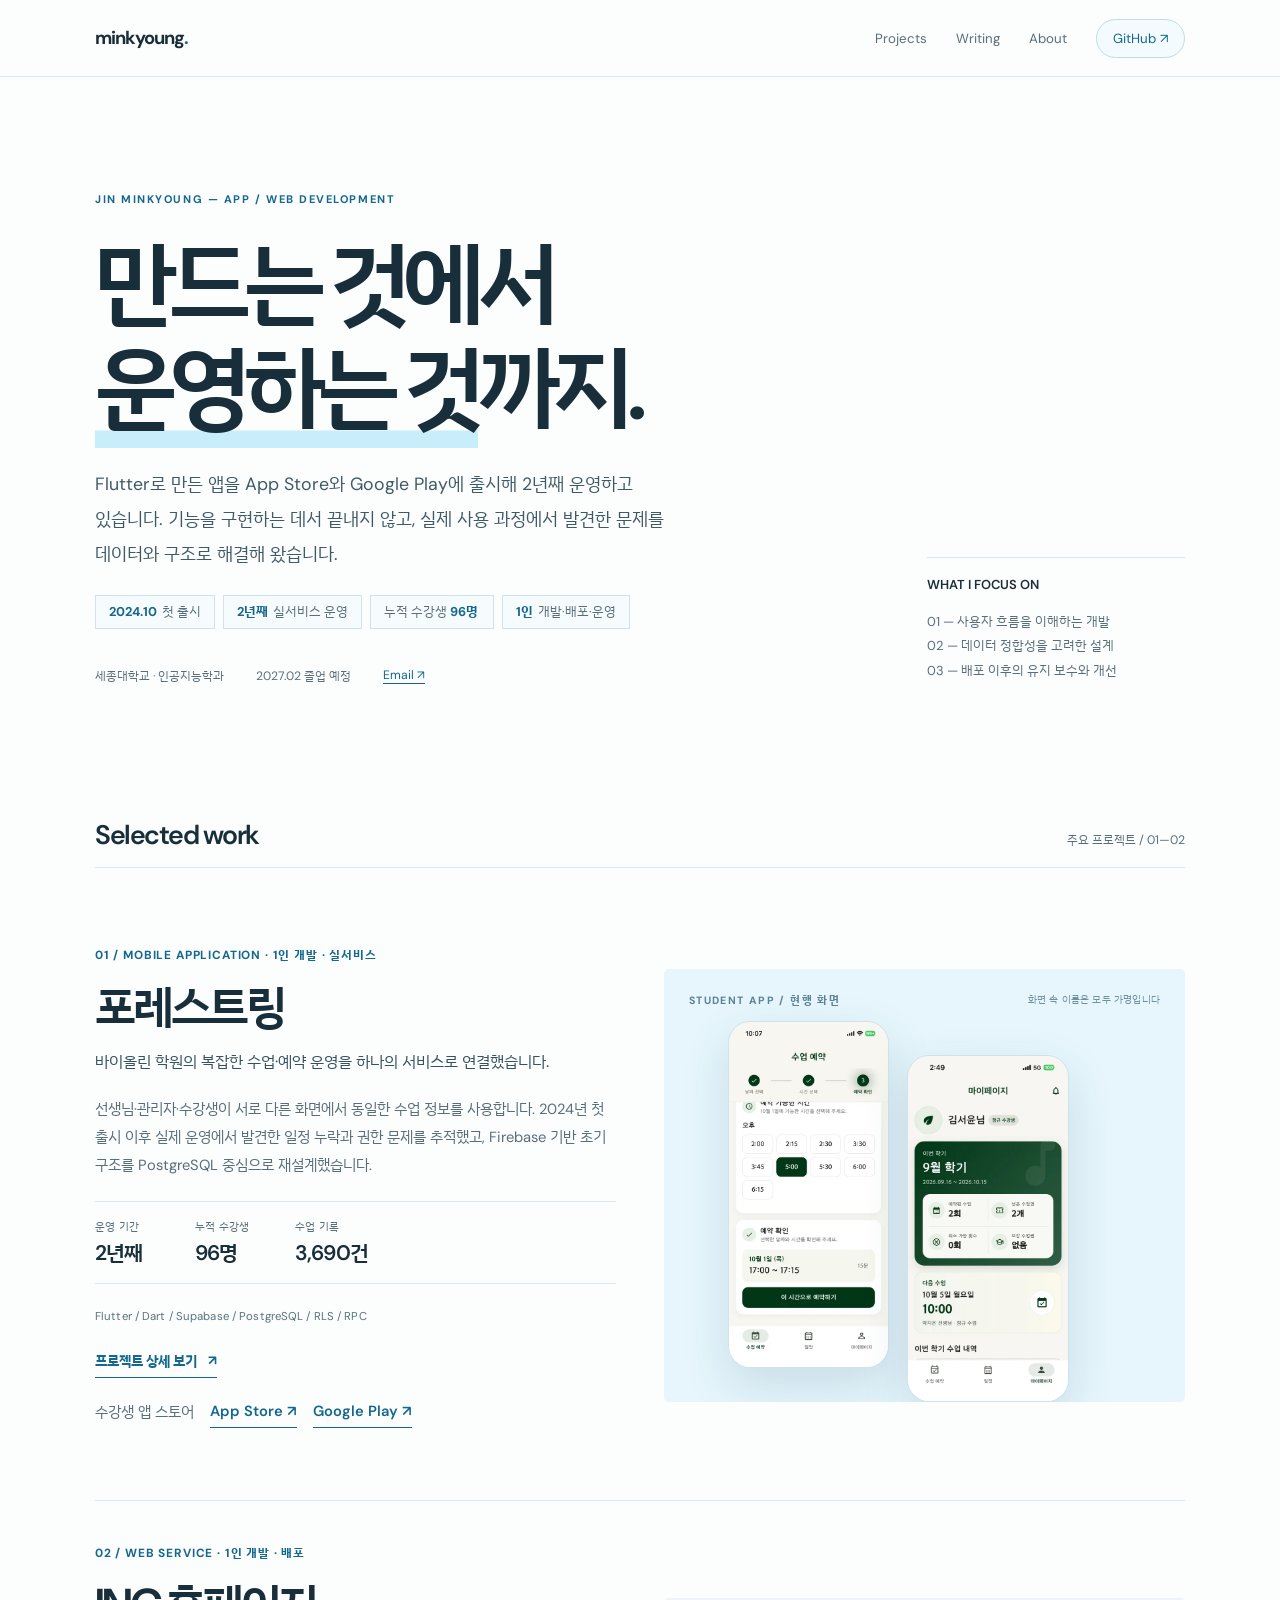
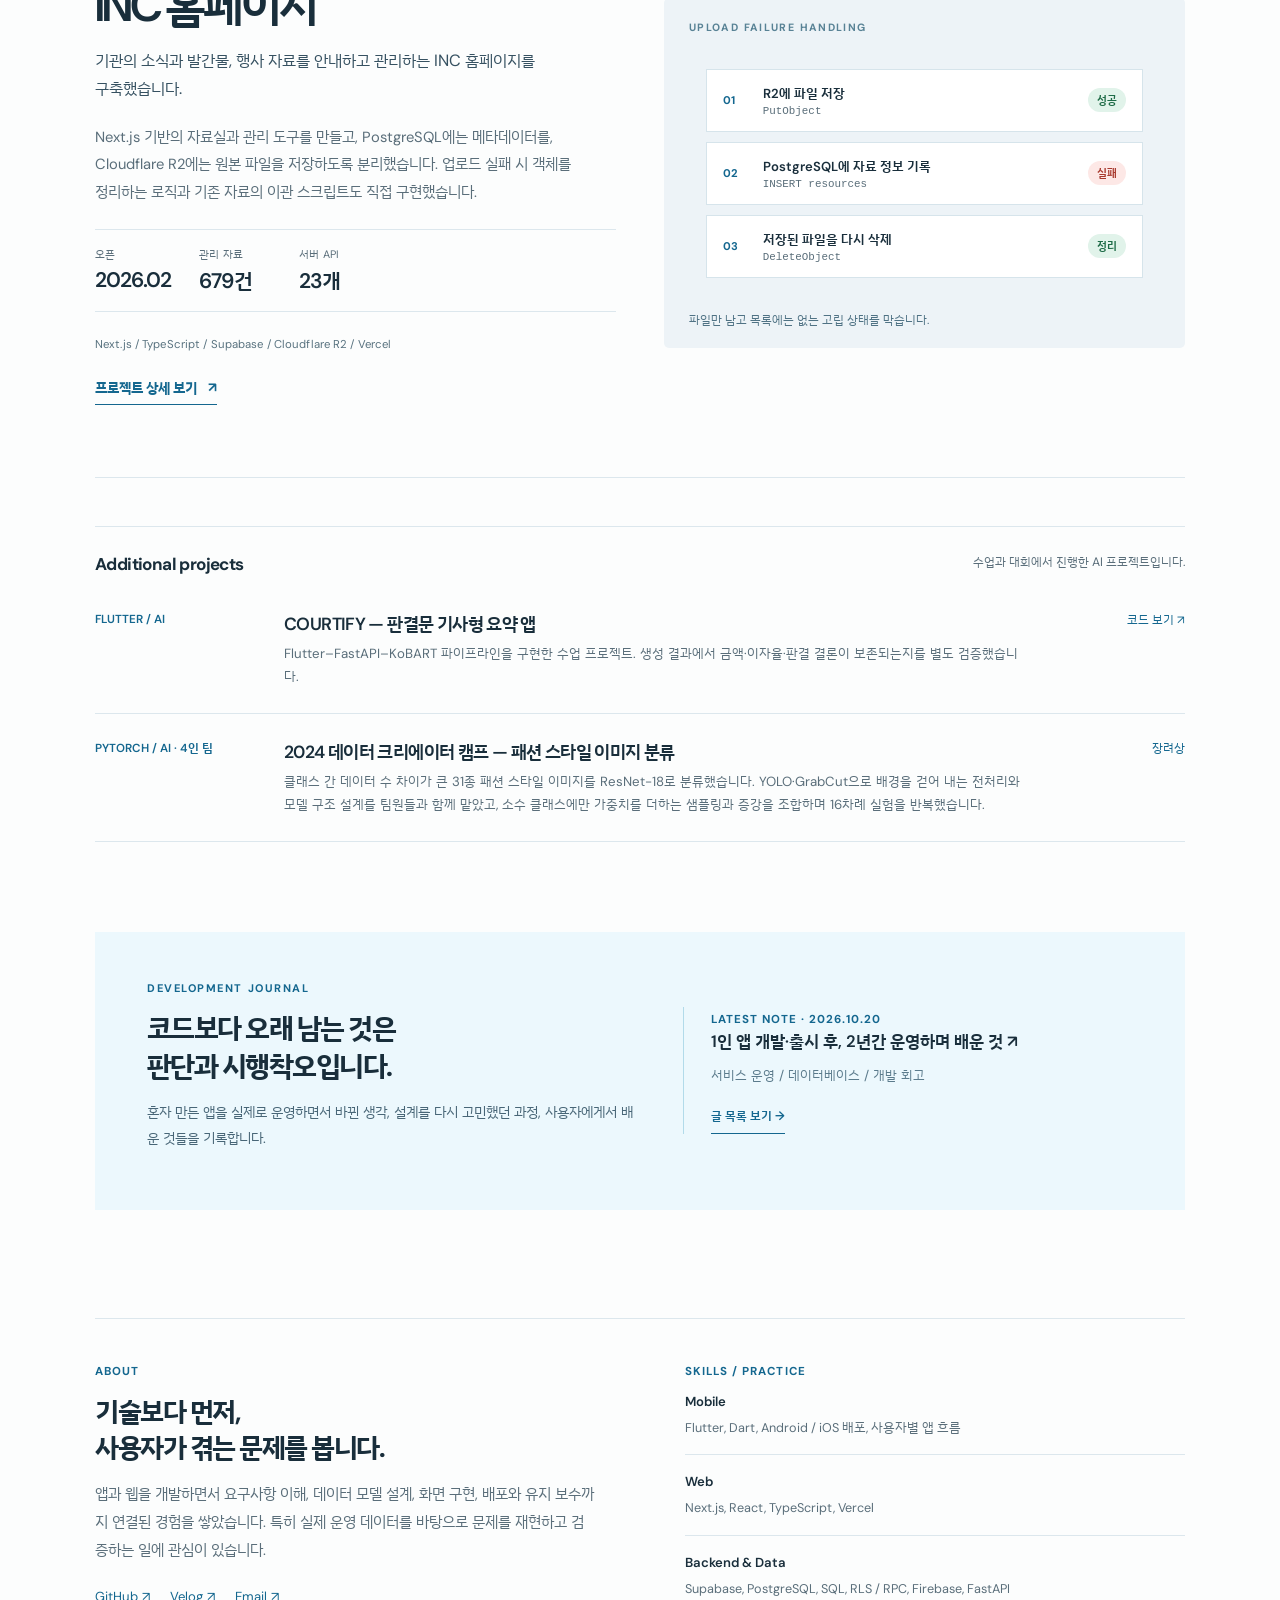
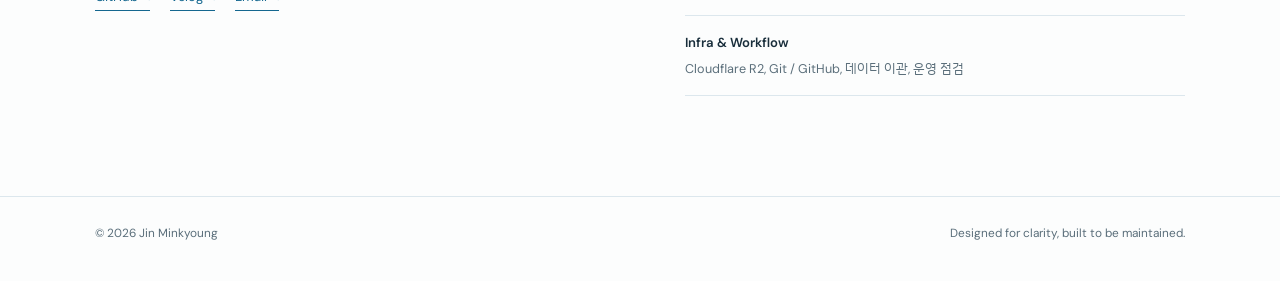
==== index.html @ c0c62b9b "Lead with shipped Flutter app and link store listings - Rewrite the hero lead around the Flutter app" ====
<!doctype html>
<html lang="ko">
<head>
  <meta charset="utf-8">
  <meta name="viewport" content="width=device-width,initial-scale=1">
  <meta name="theme-color" content="#fcfdfd">
  <meta name="description" content="진민경의 앱·웹 개발 포트폴리오. Flutter 모바일 서비스와 Next.js 웹 서비스를 개발하고 운영한 경험을 기록합니다.">
  <title>진민경 | App & Web Developer</title>
  <link rel="icon" href="favicon.svg" type="image/svg+xml">
  <meta property="og:type" content="website">
  <meta property="og:title" content="진민경 | App & Web Developer">
  <meta property="og:description" content="2년째 운영 중인 학원 수업 관리 앱과 기관 자료실 웹사이트를 1인 개발했습니다.">
  <meta property="og:image" content="https://b-dandelion.github.io/portfolio/assets/og.png">
  <meta property="og:url" content="https://b-dandelion.github.io/portfolio/">
  <meta name="twitter:card" content="summary_large_image">
  <link rel="stylesheet" href="styles.css?v=20261020.4">
</head>
<body>
  <header class="site-header">
    <div class="wrap inner">
      <a class="wordmark" href="./" aria-label="진민경 포트폴리오 홈">minkyoung<b>.</b></a>
      <nav class="main-nav" aria-label="메인 탐색">
        <a href="#work">Projects</a>
        <a href="writing.html">Writing</a>
        <a href="#about">About</a>
        <a class="nav-cta" href="https://github.com/B-Dandelion" target="_blank" rel="noopener noreferrer">GitHub ↗</a>
      </nav>
    </div>
  </header>
  <main>
    <section class="intro wrap" aria-labelledby="headline">
      <div class="intro-grid">
        <div>
          <span class="overline">JIN MINKYOUNG — APP / WEB DEVELOPMENT</span>
          <h1 id="headline">만드는 것에서<br><em>운영하는 것</em>까지.</h1>
          <p class="lead">Flutter로 만든 앱을 App Store와 Google Play에 출시해 2년째 운영하고 있습니다. 기능을 구현하는 데서 끝내지 않고, 실제 사용 과정에서 발견한 문제를 데이터와 구조로 해결해 왔습니다.</p>
          <ul class="intro-proof" aria-label="주요 근거">
            <li><b>2024.10</b> 첫 출시</li>
            <li><b>2년째</b> 실서비스 운영</li>
            <li>누적 수강생 <b>96명</b></li>
            <li><b>1인</b> 개발·배포·운영</li>
          </ul>
          <div class="intro-meta">
            <span>세종대학교 · 인공지능학과</span>
            <span>2027.02 졸업 예정</span>
            <a href="mailto:jinbabging@gmail.com">Email ↗</a>
          </div>
        </div>
        <aside class="side-note" aria-label="개발 방향">
          <strong>WHAT I FOCUS ON</strong>
          <span>01 — 사용자 흐름을 이해하는 개발</span>
          <span>02 — 데이터 정합성을 고려한 설계</span>
          <span>03 — 배포 이후의 유지 보수와 개선</span>
        </aside>
      </div>
    </section>
    <section id="work" class="work-section wrap" aria-labelledby="work-title">
      <div class="section-heading"><h2 id="work-title">Selected work</h2><span class="count">주요 프로젝트 / 01—02</span></div>
      <article class="feature">
        <div class="feature-copy">
          <span class="feature-num">01 / MOBILE APPLICATION · 1인 개발 · 실서비스</span>
          <h3>포레스트링</h3>
          <p class="tagline">바이올린 학원의 복잡한 수업·예약 운영을 하나의 서비스로 연결했습니다.</p>
          <p>선생님·관리자·수강생이 서로 다른 화면에서 동일한 수업 정보를 사용합니다. 2024년 첫 출시 이후 실제 운영에서 발견한 일정 누락과 권한 문제를 추적했고, Firebase 기반 초기 구조를 PostgreSQL 중심으로 재설계했습니다.</p>
          <dl class="stat-row">
            <div><dt>운영 기간</dt><dd>2년째</dd></div>
            <div><dt>누적 수강생</dt><dd>96명</dd></div>
            <div><dt>수업 기록</dt><dd>3,690건</dd></div>
          </dl>
          <p class="small-stack">Flutter / Dart / Supabase / PostgreSQL / RLS / RPC</p>
          <a class="inline-link" href="forestring.html">프로젝트 상세 보기 <span aria-hidden="true">↗</span></a>
          <p class="store-links"><span>수강생 앱 스토어</span><a href="https://apps.apple.com/kr/app/id6736948353" target="_blank" rel="noopener noreferrer">App Store ↗</a><a href="https://play.google.com/store/apps/details?id=forestring.student.app" target="_blank" rel="noopener noreferrer">Google Play ↗</a></p>
        </div>
        <div class="feature-visual visual-forestring">
          <span class="visual-label">STUDENT APP / 현행 화면</span>
          <div class="phone-pair">
            <img class="phone" src="assets/forestring/booking-confirm.webp" width="480" height="1039" alt="학생 앱 수업 예약 화면: 날짜와 시간을 고른 뒤 예약을 확인하는 단계" loading="lazy">
            <img class="phone" src="assets/forestring/mypage.webp" width="480" height="1039" alt="학생 앱 마이페이지: 이번 학기 예약된 수업, 남은 수업권, 취소 가능 횟수, 다음 수업" loading="lazy">
          </div>
          <span class="visual-note">화면 속 이름은 모두 가명입니다</span>
        </div>
      </article>
      <article class="feature">
        <div class="feature-copy">
          <span class="feature-num">02 / WEB SERVICE · 1인 개발 · 배포</span>
          <h3>INC 홈페이지</h3>
          <p class="tagline">기관의 소식과 발간물, 행사 자료를 안내하고 관리하는 INC 홈페이지를 구축했습니다.</p>
          <p>Next.js 기반의 자료실과 관리 도구를 만들고, PostgreSQL에는 메타데이터를, Cloudflare R2에는 원본 파일을 저장하도록 분리했습니다. 업로드 실패 시 객체를 정리하는 로직과 기존 자료의 이관 스크립트도 직접 구현했습니다.</p>
          <dl class="stat-row">
            <div><dt>오픈</dt><dd>2026.02</dd></div>
            <div><dt>관리 자료</dt><dd>679건</dd></div>
            <div><dt>서버 API</dt><dd>23개</dd></div>
          </dl>
          <p class="small-stack">Next.js / TypeScript / Supabase / Cloudflare R2 / Vercel</p>
          <a class="inline-link" href="inc.html">프로젝트 상세 보기 <span aria-hidden="true">↗</span></a>
        </div>
        <div class="feature-visual visual-inc">
          <span class="visual-label">UPLOAD FAILURE HANDLING</span>
          <ol class="flow-card" aria-label="관리자 업로드 실패 처리 흐름">
            <li><b>01</b><span>R2에 파일 저장<small>PutObject</small></span><em class="ok">성공</em></li>
            <li><b>02</b><span>PostgreSQL에 자료 정보 기록<small>INSERT resources</small></span><em class="fail">실패</em></li>
            <li><b>03</b><span>저장된 파일을 다시 삭제<small>DeleteObject</small></span><em class="ok">정리</em></li>
          </ol>
          <p class="flow-note">파일만 남고 목록에는 없는 고립 상태를 막습니다.</p>
        </div>
      </article>
      <div class="compact-head">
        <h3>Additional projects</h3>
        <p>수업과 대회에서 진행한 AI 프로젝트입니다.</p>
      </div>
      <div class="project-list" aria-label="추가 프로젝트">
        <div class="project-row">
          <span class="type">FLUTTER / AI</span>
          <div><h4>COURTIFY — 판결문 기사형 요약 앱</h4><p>Flutter–FastAPI–KoBART 파이프라인을 구현한 수업 프로젝트. 생성 결과에서 금액·이자율·판결 결론이 보존되는지를 별도 검증했습니다.</p></div>
          <a class="row-action" href="https://github.com/B-Dandelion/COURTIFY" target="_blank" rel="noopener noreferrer">코드 보기 ↗</a>
        </div>
        <div class="project-row">
          <span class="type">PYTORCH / AI · 4인 팀</span>
          <div><h4>2024 데이터 크리에이터 캠프 — 패션 스타일 이미지 분류</h4><p>클래스 간 데이터 수 차이가 큰 31종 패션 스타일 이미지를 ResNet-18로 분류했습니다. YOLO·GrabCut으로 배경을 걷어 내는 전처리와 모델 구조 설계를 팀원들과 함께 맡았고, 소수 클래스에만 가중치를 더하는 샘플링과 증강을 조합하며 16차례 실험을 반복했습니다.</p></div>
          <span class="row-action">장려상</span>
        </div>
      </div>
    </section>
    <section class="wrap">
      <div class="note-box">
        <div>
          <span class="overline">DEVELOPMENT JOURNAL</span>
          <h3>코드보다 오래 남는 것은<br>판단과 시행착오입니다.</h3>
          <p>혼자 만든 앱을 실제로 운영하면서 바뀐 생각, 설계를 다시 고민했던 과정, 사용자에게서 배운 것들을 기록합니다.</p>
        </div>
        <div class="note-side">
          <span class="mini-label">LATEST NOTE · 2026.10.20</span>
          <a href="journal-2years.html">1인 앱 개발·출시 후, 2년간 운영하며 배운 것 ↗</a>
          <small>서비스 운영 / 데이터베이스 / 개발 회고</small>
          <div style="margin-top:20px"><a class="inline-link" href="writing.html" style="font-size:.78rem;display:inline-flex">글 목록 보기 →</a></div>
        </div>
      </div>
    </section>
    <section id="about" class="wrap about-section" aria-labelledby="about-title">
      <div>
        <span class="mini-label">ABOUT</span>
        <h2 id="about-title">기술보다 먼저,<br>사용자가 겪는 문제를 봅니다.</h2>
        <p>앱과 웹을 개발하면서 요구사항 이해, 데이터 모델 설계, 화면 구현, 배포와 유지 보수까지 연결된 경험을 쌓았습니다. 특히 실제 운영 데이터를 바탕으로 문제를 재현하고 검증하는 일에 관심이 있습니다.</p>
        <div class="about-links">
          <a href="https://github.com/B-Dandelion" target="_blank" rel="noopener noreferrer">GitHub ↗</a>
          <a href="https://velog.io/@b_dandelion/posts" target="_blank" rel="noopener noreferrer">Velog ↗</a>
          <a href="mailto:jinbabging@gmail.com">Email ↗</a>
        </div>
      </div>
      <div>
        <span class="mini-label">SKILLS / PRACTICE</span>
        <div class="skills">
          <div><strong>Mobile</strong><span>Flutter, Dart, Android / iOS 배포, 사용자별 앱 흐름</span></div>
          <div><strong>Web</strong><span>Next.js, React, TypeScript, Vercel</span></div>
          <div><strong>Backend & Data</strong><span>Supabase, PostgreSQL, SQL, RLS / RPC, Firebase, FastAPI</span></div>
          <div><strong>Infra & Workflow</strong><span>Cloudflare R2, Git / GitHub, 데이터 이관, 운영 점검</span></div>
        </div>
      </div>
    </section>
  </main>
  <footer class="site-footer"><div class="wrap"><span>© 2026 Jin Minkyoung</span><span>Designed for clarity, built to be maintained.</span></div></footer>
</body>
</html>
---- styles.css ----
@import url('https://fonts.googleapis.com/css2?family=DM+Sans:wght@400;500;600;700&family=IBM+Plex+Sans+KR:wght@400;500;600;700&display=swap');
:root{--paper:#fcfdfd;--surface:#f5f9fb;--ink:#192e3b;--muted:#5a6e7a;--line:#dce7ed;--ice:#c7eefa;--ice-deep:#8ad6f1;--blue:#14678f;--white:#fff;--max:1090px}*{box-sizing:border-box}html{scroll-behavior:smooth}body{margin:0;background:var(--paper);color:var(--ink);font-family:'DM Sans','IBM Plex Sans KR',sans-serif;-webkit-font-smoothing:antialiased}a{color:inherit;text-decoration:none}a:hover{color:var(--blue)}button{font:inherit}img{max-width:100%}::selection{background:var(--ice)}.wrap{width:min(calc(100% - 48px),var(--max));margin-inline:auto}.site-header{border-bottom:1px solid var(--line);position:sticky;top:0;z-index:40;background:rgba(252,253,253,.92);backdrop-filter:blur(16px)}.site-header .inner{height:76px;display:flex;align-items:center;justify-content:space-between;gap:20px}.wordmark{font-size:1.15rem;letter-spacing:-.055em;font-weight:700}.wordmark b{font-weight:700;color:var(--blue)}.main-nav{display:flex;align-items:center;gap:29px;font-size:.83rem;color:var(--muted)}.main-nav a:hover,.main-nav a[aria-current=page]{color:var(--ink)}.main-nav .nav-cta{border:1px solid #bddce8;border-radius:40px;padding:10px 16px;color:var(--blue);background:#f4fbfe}.main-nav .nav-cta:hover{background:var(--ice)}.overline{font-size:.69rem;letter-spacing:.14em;text-transform:uppercase;font-weight:700;color:var(--blue)}.intro{padding:110px 0 95px}.intro-grid{display:grid;grid-template-columns:minmax(0,1.65fr) minmax(200px,.55fr);gap:60px;align-items:end}.intro h1{font-size:clamp(3.1rem,7.2vw,6.65rem);letter-spacing:-.082em;line-height:1.13;font-weight:600;max-width:900px;margin:24px 0 27px;word-break:keep-all}.intro h1 em{font-style:normal;box-shadow:inset 0 -.19em 0 var(--ice);box-decoration-break:clone}.intro .lead{font-size:1.11rem;line-height:1.95;max-width:610px;color:#405968;word-break:keep-all;margin:0}.intro .side-note{border-top:1px solid var(--line);padding-top:15px;color:var(--muted);font-size:.81rem;line-height:1.9}.side-note strong{font-weight:600;color:var(--ink);display:block;margin-bottom:12px}.side-note span{display:block}.intro-meta{display:flex;flex-wrap:wrap;gap:15px 32px;color:var(--muted);font-size:.76rem;margin-top:38px}.intro-meta a{border-bottom:1px solid var(--blue);color:var(--blue)}.section-heading{display:flex;justify-content:space-between;align-items:baseline;gap:15px;margin-bottom:35px;padding-bottom:15px;border-bottom:1px solid var(--line)}.section-heading h2{font-size:1.68rem;letter-spacing:-.055em;font-weight:600;margin:0}.section-heading .count{color:var(--muted);font-size:.77rem}.work-section{padding-top:38px}.feature{padding:40px 0 72px;border-bottom:1px solid var(--line);display:grid;grid-template-columns:1fr 1fr;gap:48px;align-items:center}.feature:last-child{border-bottom:0}.feature-copy .feature-num{color:var(--blue);font-size:.74rem;font-weight:700;letter-spacing:.07em}.feature-copy h3{font-size:clamp(2rem,3.6vw,3.65rem);letter-spacing:-.07em;line-height:1.2;margin:16px 0 13px;font-weight:600}.feature-copy .tagline{font-size:1.02rem;line-height:1.75;color:#365161;margin:0 0 20px}.feature-copy p{line-height:1.88;color:var(--muted);font-size:.92rem;word-break:keep-all}.small-stack{font-size:.71rem!important;letter-spacing:.01em;color:#58727f!important;margin:22px 0}.inline-link{display:inline-flex;gap:11px;align-items:center;border-bottom:1px solid var(--blue);padding-bottom:7px;font-size:.85rem;color:var(--blue);font-weight:700}.inline-link:hover{gap:17px}.feature-visual{min-height:350px;display:flex;align-items:center;justify-content:center;overflow:hidden;border-radius:5px;position:relative}.visual-forestring{background:#e6f6fc}.visual-inc{background:#edf3f7}.visual-label{position:absolute;top:23px;left:25px;font-size:.66rem;font-weight:700;letter-spacing:.13em;color:#588295}.system-board{width:79%;background:#fff;border:1px solid #d3e8f1;box-shadow:0 20px 65px rgba(35,97,128,.09);padding:28px;position:relative}.sys-title{font-size:.74rem;font-weight:700;letter-spacing:.04em;margin-bottom:25px}.sys-top{display:grid;grid-template-columns:1fr 1fr;gap:12px}.sys-tile{background:#f6fafb;border:1px solid #e1ebf0;padding:15px 12px;font-size:.79rem;text-align:center;font-weight:600}.sys-tile small{display:block;color:var(--muted);font-size:.65rem;font-weight:400;margin-top:5px}.sys-connector{height:29px;width:1px;background:#a8cedc;margin:auto}.sys-db{text-align:center;border:1px solid #80bfda;background:#e9f7fc;padding:16px;color:#195b7a;font-size:.85rem;font-weight:700}.sys-db small{display:block;font-weight:400;font-size:.67rem;margin-top:5px;color:#4c7386}.window{width:82%;background:#fff;border:1px solid #cfdee6;box-shadow:0 16px 50px rgba(34,65,90,.07)}.window-head{height:35px;background:#f8fafb;border-bottom:1px solid #dce7ed;display:flex;align-items:center;gap:5px;padding:0 13px}.window-head span{width:7px;height:7px;border-radius:50%;border:1px solid #b1c4ce}.window-screen{padding:30px 34px 35px}.window-title{font-size:.83rem;font-weight:700;padding-bottom:15px;border-bottom:1px solid var(--line)}.window-row{height:31px;border-bottom:1px solid #edf0f1;display:flex;align-items:center;gap:13px}.window-row:before{content:'';display:block;background:#d9ebf3;width:24px;height:7px}.window-row i{display:block;height:6px;width:60%;background:#e5ebef}.window-row:nth-child(4) i{width:42%}.window-row:nth-child(5) i{width:70%}.window-foot{display:flex;gap:8px;margin-top:20px}.window-foot span{background:var(--ice);width:72px;height:19px}.window-foot span+span{background:#edf2f5;width:45px}.compact-head{margin-top:48px;margin-bottom:11px;border-top:1px solid var(--line);padding-top:26px;display:flex;justify-content:space-between;gap:20px}.compact-head h3{font-size:1.07rem;margin:0;letter-spacing:-.035em}.compact-head p{font-size:.77rem;color:var(--muted);margin:0}.project-list{margin-bottom:90px}.project-row{display:grid;grid-template-columns:165px 1fr 130px;gap:24px;align-items:start;padding:25px 0;border-bottom:1px solid var(--line)}.project-row .type{color:var(--blue);font-weight:600;font-size:.73rem}.project-row h4{margin:0 0 8px;font-weight:600;font-size:1.1rem;letter-spacing:-.035em}.project-row p{color:var(--muted);margin:0;line-height:1.7;font-size:.83rem}.project-row .row-action{font-size:.75rem;text-align:right;color:var(--blue)}.note-box{background:#ecf8fd;padding:44px 52px;margin-bottom:108px;display:grid;grid-template-columns:1.1fr 1fr;gap:40px;align-items:center}.note-box h3{font-size:1.75rem;letter-spacing:-.055em;margin:12px 0}.note-box p{font-size:.88rem;color:#486677;line-height:1.85}.note-box .note-side{border-left:1px solid #b2dbea;padding-left:27px}.note-side a{font-size:1.04rem;line-height:1.65;display:block;font-weight:600}.note-side small{display:block;color:#5b7b8c;margin-top:10px}.about-section{display:grid;grid-template-columns:1fr 1fr;gap:90px;padding:45px 0 100px;border-top:1px solid var(--line)}.about-section h2{font-size:1.68rem;letter-spacing:-.055em;margin:0 0 16px}.about-section p{font-size:.91rem;line-height:1.95;color:var(--muted)}.about-links{display:flex;gap:20px;flex-wrap:wrap;margin-top:22px}.about-links a{font-size:.82rem;border-bottom:1px solid var(--blue);color:var(--blue);padding-bottom:5px}.mini-label{font-size:.72rem;color:var(--blue);letter-spacing:.09em;font-weight:700;margin-bottom:14px}.skills{display:grid;gap:18px}.skills div{border-bottom:1px solid var(--line);padding-bottom:16px}.skills strong{font-size:.82rem;display:block;font-weight:600;margin-bottom:6px}.skills span{font-size:.79rem;color:var(--muted);line-height:1.7}.site-footer{border-top:1px solid var(--line);padding:28px 0 40px;color:var(--muted);font-size:.74rem}.site-footer .wrap{display:flex;justify-content:space-between;gap:15px}.page-hero{padding:89px 0 57px;border-bottom:1px solid var(--line)}.backlink{color:var(--blue);font-size:.78rem;font-weight:600}.page-hero h1{font-weight:600;font-size:clamp(2.8rem,6vw,5.4rem);line-height:1.18;letter-spacing:-.075em;max-width:900px;margin:24px 0 17px;word-break:keep-all}.page-hero p{color:var(--muted);font-size:1.05rem;line-height:1.85;max-width:750px}.case-meta{display:flex;gap:27px;flex-wrap:wrap;font-size:.77rem;color:var(--muted);padding-top:24px}.case-meta strong{display:block;font-weight:600;color:var(--ink);margin-bottom:5px}.article-layout{display:grid;grid-template-columns:minmax(0,1fr) 210px;gap:78px;padding-top:73px;padding-bottom:110px}.article-content{max-width:725px;font-size:1.015rem;line-height:2.06;color:#354b59;word-break:keep-all}.article-content h2{font-size:1.75rem;line-height:1.38;color:var(--ink);letter-spacing:-.053em;margin:74px 0 24px}.article-content h3{font-size:1.24rem;color:var(--ink);letter-spacing:-.035em;margin:34px 0 14px}.article-content p{margin:0 0 22px}.article-content ul{padding-left:1.2em}.article-content li{margin-bottom:12px}.article-content strong{font-weight:700;color:var(--ink)}.article-aside{align-self:start;position:sticky;top:108px;font-size:.78rem;color:var(--muted);border-left:1px solid var(--line);padding-left:23px}.article-aside strong{display:block;color:var(--ink);margin-bottom:18px}.article-aside a{display:block;margin-bottom:16px;line-height:1.5}.article-aside a:hover{color:var(--blue)}.insight{border-left:3px solid var(--ice-deep);padding:18px 25px;margin:32px 0 36px;background:#f0f9fc;font-size:.95rem;color:#32576b}.step-list{counter-reset:step;display:grid;gap:13px;margin:30px 0}.step{display:grid;grid-template-columns:42px 1fr;align-items:start;gap:18px;padding:19px 0;border-bottom:1px solid var(--line)}.step:before{counter-increment:step;content:'0' counter(step);font-size:.8rem;color:var(--blue);font-weight:700}.step strong{display:block;font-size:.97rem}.step p{font-size:.87rem;color:var(--muted);margin:4px 0 0}.architecture{border:1px solid var(--line);padding:26px 30px;margin:30px 0;background:#f7fbfd}.architecture .arch-row{display:flex;align-items:center;gap:10px;flex-wrap:wrap;font-size:.79rem;font-weight:600}.arch-row .node{padding:10px 13px;background:#fff;border:1px solid #d4e6ec}.arch-row .node.ice{background:#def2fa;border-color:#9dd5e8}.arch-row .arrow{color:#4c8ba9}.architecture p{font-size:.76rem;margin:15px 0 0}.case-links{display:flex;gap:16px;flex-wrap:wrap;margin-top:35px}.case-links a{color:var(--blue);font-size:.84rem;font-weight:700;border-bottom:1px solid var(--blue)}.image-policy{font-size:.75rem!important;color:var(--muted)!important;margin-top:25px!important}.journal-list{margin:60px 0 95px}.journal-item{border-bottom:1px solid var(--line);padding:26px 0;display:grid;grid-template-columns:130px 1fr 20px;gap:22px}.journal-item:first-child{border-top:1px solid var(--line)}.journal-item time{font-size:.78rem;color:var(--blue)}.journal-item h2{font-weight:600;margin:0 0 9px;letter-spacing:-.03em;font-size:1.23rem}.journal-item p{margin:0;font-size:.83rem;color:var(--muted);line-height:1.7}.smaller{font-size:.8rem}.notice{font-size:.77rem;color:var(--muted);line-height:1.75;margin-bottom:25px}.pill-links{display:flex;gap:12px;flex-wrap:wrap}.pill-links a{border:1px solid #b0dbe9;padding:10px 15px;border-radius:60px;font-size:.78rem;color:var(--blue)}.pill-links a:hover{background:var(--ice)}.screen-split{display:grid;grid-template-columns:1fr 1fr;gap:14px;margin:30px 0}.screenshot-placeholder{background:#f5fafc;border:1px dashed #bedae6;min-height:155px;display:flex;align-items:center;justify-content:center;text-align:center;color:#688593;padding:20px;font-size:.82rem;line-height:1.6}.article-divider{height:1px;background:var(--line);margin:57px 0}@media(max-width:830px){.intro-grid,.feature,.about-section,.note-box,.article-layout{grid-template-columns:1fr}.intro{padding:77px 0 70px}.intro-grid{gap:38px}.feature{gap:28px}.feature-visual{min-height:300px}.feature-copy{order:1}.feature-visual{order:2}.article-layout{gap:30px}.article-aside{display:none}.note-box .note-side{border-left:0;border-top:1px solid #b2dbea;padding:18px 0 0}.project-row{grid-template-columns:100px 1fr 56px;gap:12px}.about-section{gap:35px}.note-box{padding:30px}}@media(max-width:550px){.wrap{width:min(calc(100% - 34px),var(--max))}.site-header .inner{height:66px}.main-nav{gap:13px;font-size:.74rem}.main-nav .nav-cta{display:none}.intro h1{font-size:clamp(2.7rem,12vw,4rem)}.intro .lead{font-size:.96rem}.section-heading h2{font-size:1.43rem}.feature{padding:22px 0 57px}.feature-visual{min-height:245px}.system-board{width:88%;padding:20px}.visual-label{font-size:.58rem;top:13px;left:15px}.sys-title{margin-bottom:15px}.sys-tile{font-size:.73rem;padding:11px 7px}.window-screen{padding:20px}.project-row{grid-template-columns:1fr 35px;gap:8px 15px}.project-row .type{grid-column:1/-1}.project-row .row-action{grid-column:2;grid-row:2}.project-row h4{font-size:1rem}.compact-head{display:block}.compact-head p{margin-top:7px}.note-box{margin-bottom:60px}.about-section{padding-bottom:60px}.page-hero{padding:60px 0 37px}.page-hero h1{font-size:2.7rem}.article-layout{padding-top:35px;padding-bottom:55px}.article-content{font-size:.95rem;line-height:1.92}.article-content h2{font-size:1.5rem;margin-top:55px}.case-meta{gap:18px}.architecture{padding:20px 16px}.journal-item{grid-template-columns:1fr 18px;gap:9px}.journal-item time{grid-column:1/-1}.site-footer .wrap{flex-direction:column}.screen-split{grid-template-columns:1fr}}@media(prefers-reduced-motion:reduce){html{scroll-behavior:auto}*{transition:none!important}}.stat-row{display:flex;gap:28px;flex-wrap:wrap;margin:22px 0 4px;padding:16px 0;border-top:1px solid var(--line);border-bottom:1px solid var(--line)}.stat-row div{min-width:72px}.stat-row dt{font-size:.68rem;color:var(--muted);letter-spacing:.02em}.stat-row dd{margin:4px 0 0;font-size:1.32rem;font-weight:600;letter-spacing:-.04em;color:var(--ink)}
.phone-pair{display:flex;gap:18px;align-items:flex-start;padding:52px 0 0;height:100%}.phone{width:41%;max-width:188px;height:auto;border-radius:22px;border:1px solid #cfe3ec;box-shadow:0 18px 48px rgba(24,73,98,.14);background:#fff}.phone+.phone{margin-top:34px}.visual-forestring{min-height:430px;align-items:flex-start}
.flow-card{list-style:none;margin:40px 0 0;padding:0;width:84%;display:grid;gap:10px}.flow-card li{display:grid;grid-template-columns:28px 1fr auto;gap:12px;align-items:center;background:#fff;border:1px solid #d6e4eb;padding:14px 16px;font-size:.82rem;font-weight:600}.flow-card b{font-size:.7rem;color:var(--blue)}.flow-card small{display:block;font-family:ui-monospace,SFMono-Regular,Menlo,monospace;font-weight:400;font-size:.68rem;color:var(--muted);margin-top:3px}.flow-card em{font-style:normal;font-size:.68rem;padding:4px 9px;border-radius:30px}.flow-card .ok{background:#e1f3ea;color:#1d6b46}.flow-card .fail{background:#fde8e6;color:#a8392d}.flow-note{position:absolute;bottom:20px;left:25px;right:25px;margin:0;font-size:.74rem;color:#4f7284}.visual-inc{flex-direction:column;padding-bottom:40px}
.metric-grid{display:grid;grid-template-columns:repeat(4,1fr);gap:0;margin:38px 0 0;border-top:1px solid var(--line)}.metric-grid div{padding:22px 20px 4px 0}.metric-grid div+div{padding-left:20px;border-left:1px solid var(--line)}.metric-grid dt{font-size:.74rem;color:var(--muted)}.metric-grid dd{margin:8px 0 6px;font-size:2.2rem;font-weight:600;letter-spacing:-.05em;color:var(--ink);line-height:1.1}.metric-grid dd small{font-size:.95rem;margin-left:2px;color:var(--muted);font-weight:500}.metric-grid p{margin:0!important;font-size:.76rem!important;color:var(--muted)!important;line-height:1.6!important}.metric-note{font-size:.72rem!important;color:#7a8d97!important;margin-top:18px!important}
.screen-gallery{display:grid;grid-template-columns:repeat(4,1fr);gap:14px;margin:24px 0 8px}.screen-gallery figure{margin:0}.screen-gallery img{width:100%;height:auto;border-radius:14px;border:1px solid #d9e7ee;display:block;background:#fff}.screen-gallery figcaption{font-size:.74rem;line-height:1.55;color:var(--muted);margin-top:9px}.gallery-note{font-size:.74rem!important;color:#7a8d97!important}
.tech-facts{display:flex;flex-wrap:wrap;gap:10px;margin:26px 0 22px}.tech-facts span{border:1px solid #cfe3ec;background:#f6fbfd;padding:9px 14px;font-size:.8rem;color:var(--muted);line-height:1.2}.tech-facts b{color:var(--blue);font-size:1.05rem;margin-right:6px;font-weight:700}
@media(max-width:830px){.metric-grid{grid-template-columns:1fr 1fr}.metric-grid div:nth-child(3){padding-left:0;border-left:0}.metric-grid div:nth-child(n+3){border-top:1px solid var(--line)}.screen-gallery{grid-template-columns:1fr 1fr}.visual-forestring{min-height:400px}}
@media(max-width:550px){.main-nav .nav-cta{display:inline-block;padding:7px 11px;font-size:.72rem}.main-nav{gap:11px}.stat-row{gap:20px}.stat-row dd{font-size:1.15rem}.metric-grid dd{font-size:1.75rem}.metric-grid div{padding-right:12px}.metric-grid div+div{padding-left:12px}.flow-card{width:90%}.flow-card li{grid-template-columns:22px 1fr auto;padding:12px;font-size:.76rem}.visual-inc{min-height:330px}.phone-pair{gap:12px;padding-top:44px}.visual-forestring{min-height:360px}}
.project-row .row-action{white-space:nowrap}.about-section .mini-label{display:block}@media(max-width:830px){.project-row{grid-template-columns:100px 1fr auto}}@media(max-width:550px){.project-row{grid-template-columns:1fr}.project-row .row-action{grid-column:1;grid-row:auto;text-align:left}.architecture .arch-row{flex-direction:column;align-items:stretch;gap:6px}.arch-row .node{text-align:center}.arch-row .arrow{align-self:center;transform:rotate(90deg)}.arch-row .arrow.to-hub{transform:rotate(45deg)}.arch-row .arrow.from-hub{transform:rotate(-45deg)}}
.visual-note{position:absolute;top:23px;right:25px;font-size:.62rem;color:#6f8f9d;letter-spacing:.02em}@media(max-width:550px){.visual-note{font-size:.56rem;top:13px;right:15px}}
.intro-proof{display:flex;flex-wrap:wrap;gap:8px;list-style:none;padding:0;margin:24px 0 0}.intro-proof li{border:1px solid #cfe3ec;background:#f6fbfd;padding:8px 13px;font-size:.8rem;color:var(--muted);line-height:1.2}.intro-proof b{color:var(--blue);font-weight:700;margin-right:2px}.store-links{display:flex;flex-wrap:wrap;align-items:center;gap:8px 16px;margin:20px 0 0;font-size:.78rem;color:var(--muted)}.store-links a{color:var(--blue);font-weight:600;border-bottom:1px solid var(--blue);padding-bottom:2px}.case-meta a{color:var(--blue);border-bottom:1px solid var(--blue)}
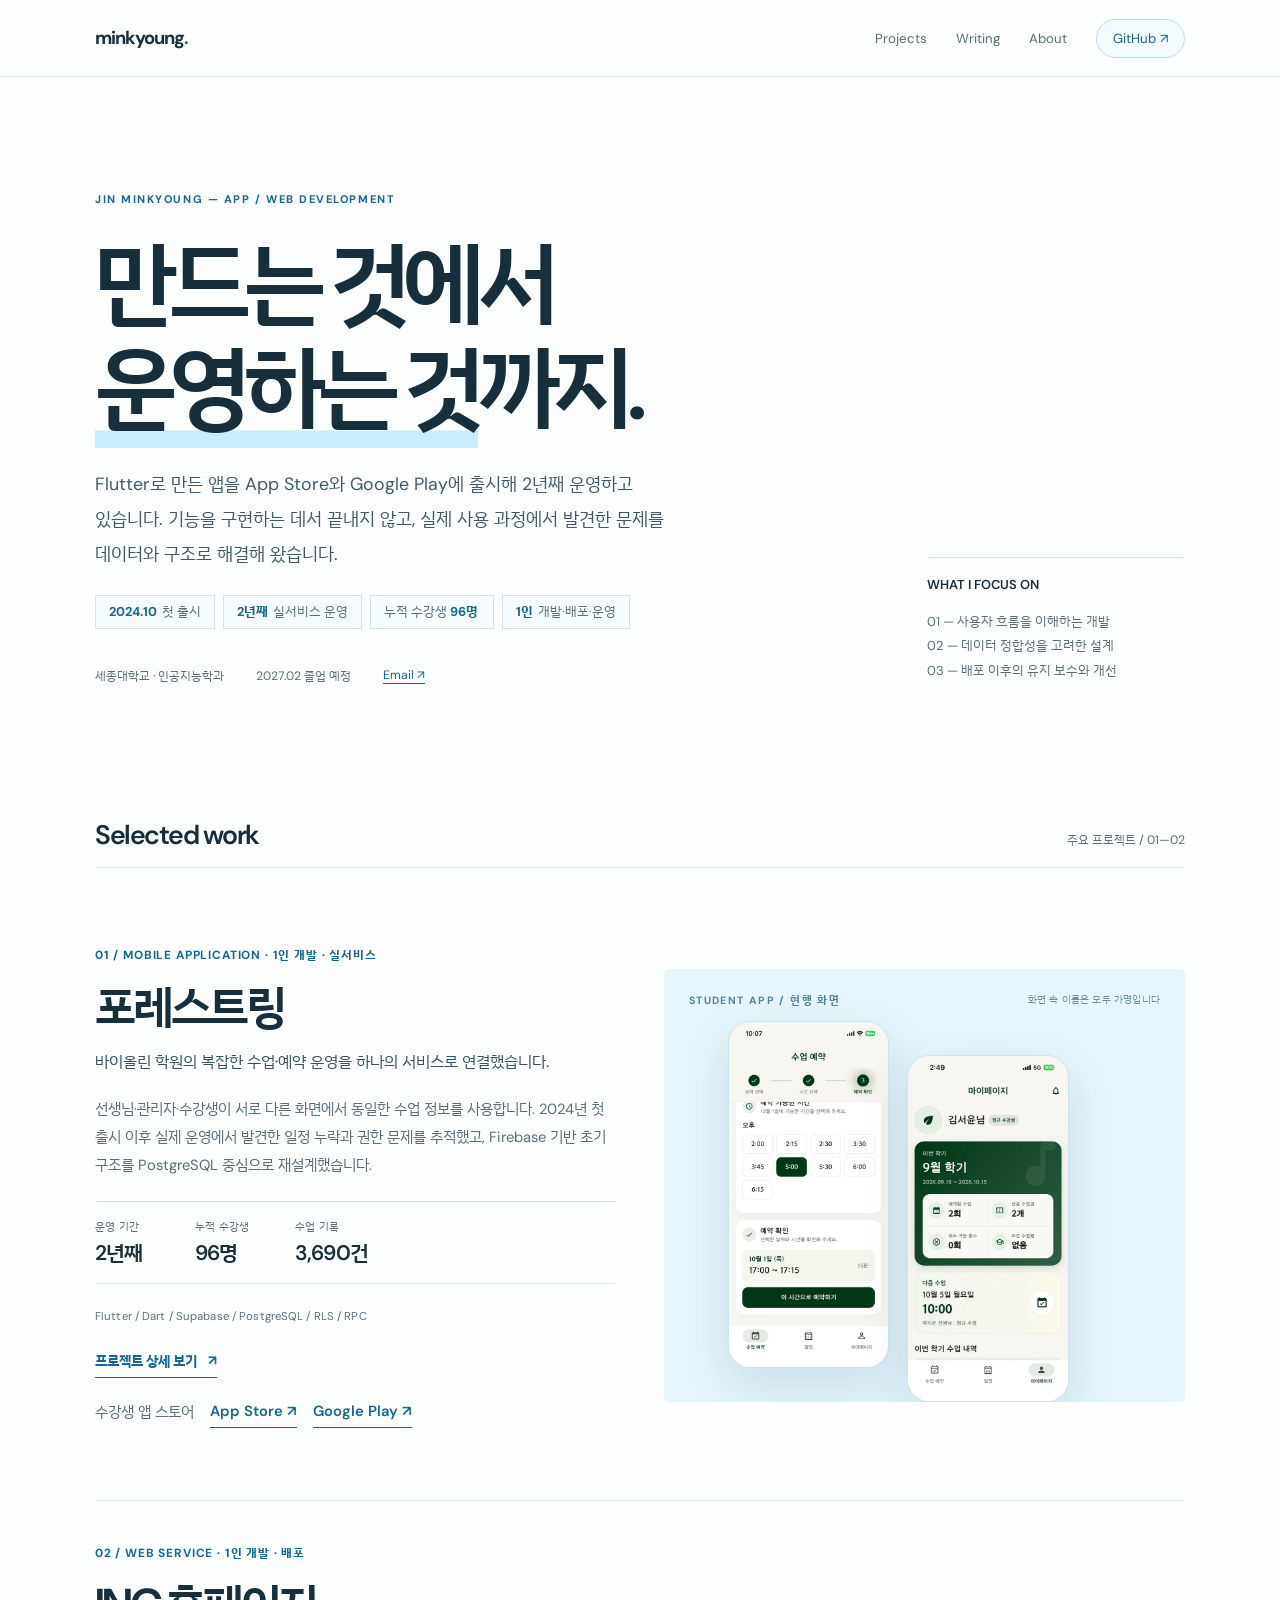
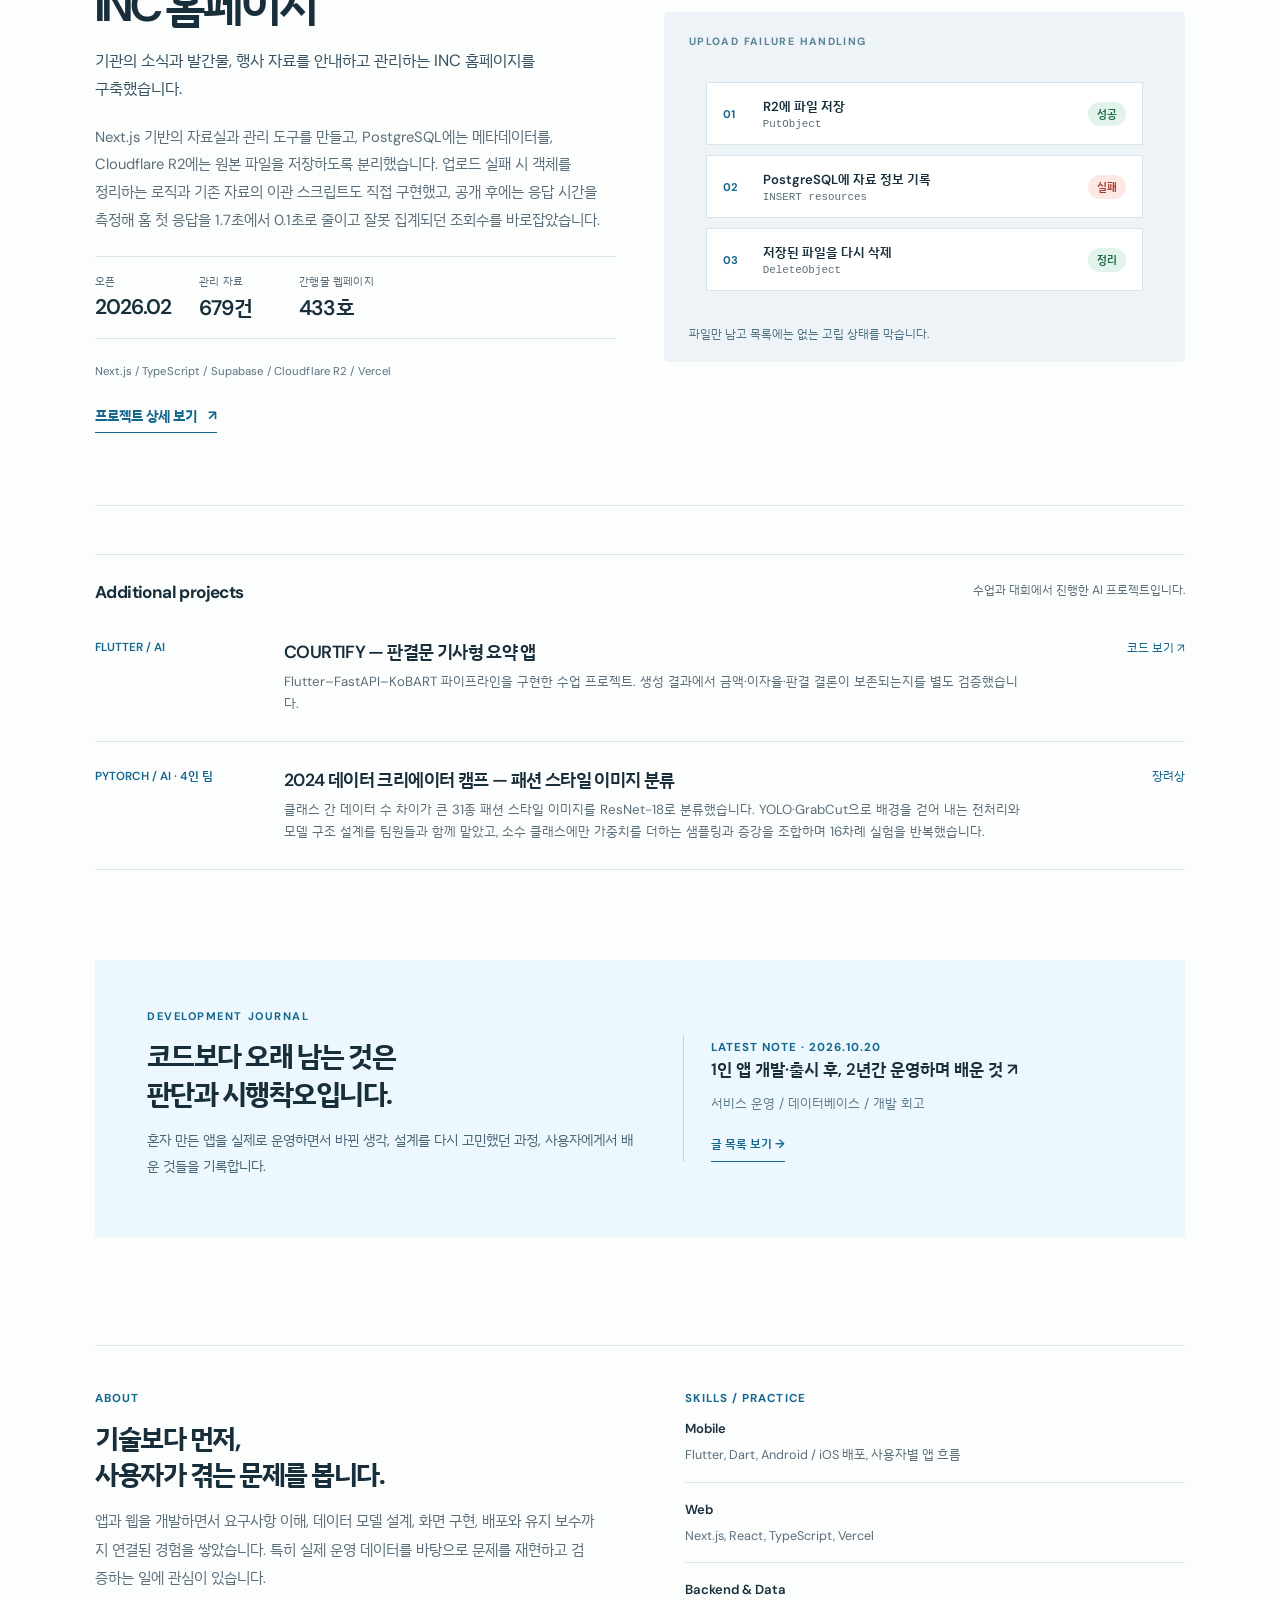
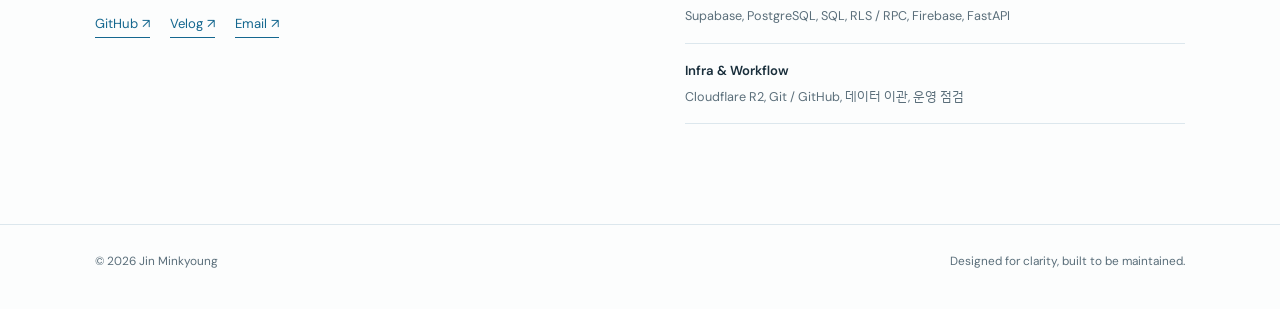
==== commit 0f9f50ba: "Rewrite INC case study around measured fixes in production Adds what changed after launch: direct-to" ====
--- a/index.html
+++ b/index.html
@@ -13,7 +13,7 @@
   <meta property="og:image" content="https://b-dandelion.github.io/portfolio/assets/og.png">
   <meta property="og:url" content="https://b-dandelion.github.io/portfolio/">
   <meta name="twitter:card" content="summary_large_image">
-  <link rel="stylesheet" href="styles.css?v=20261020.4">
+  <link rel="stylesheet" href="styles.css?v=20261022.1">
 </head>
 <body>
   <header class="site-header">
@@ -85,11 +85,11 @@
           <span class="feature-num">02 / WEB SERVICE · 1인 개발 · 배포</span>
           <h3>INC 홈페이지</h3>
           <p class="tagline">기관의 소식과 발간물, 행사 자료를 안내하고 관리하는 INC 홈페이지를 구축했습니다.</p>
-          <p>Next.js 기반의 자료실과 관리 도구를 만들고, PostgreSQL에는 메타데이터를, Cloudflare R2에는 원본 파일을 저장하도록 분리했습니다. 업로드 실패 시 객체를 정리하는 로직과 기존 자료의 이관 스크립트도 직접 구현했습니다.</p>
+          <p>Next.js 기반의 자료실과 관리 도구를 만들고, PostgreSQL에는 메타데이터를, Cloudflare R2에는 원본 파일을 저장하도록 분리했습니다. 업로드 실패 시 객체를 정리하는 로직과 기존 자료의 이관 스크립트도 직접 구현했고, 공개 후에는 응답 시간을 측정해 홈 첫 응답을 1.7초에서 0.1초로 줄이고 잘못 집계되던 조회수를 바로잡았습니다.</p>
           <dl class="stat-row">
             <div><dt>오픈</dt><dd>2026.02</dd></div>
             <div><dt>관리 자료</dt><dd>679건</dd></div>
-            <div><dt>서버 API</dt><dd>23개</dd></div>
+            <div><dt>간행물 웹페이지</dt><dd>433호</dd></div>
           </dl>
           <p class="small-stack">Next.js / TypeScript / Supabase / Cloudflare R2 / Vercel</p>
           <a class="inline-link" href="inc.html">프로젝트 상세 보기 <span aria-hidden="true">↗</span></a>
--- a/styles.css
+++ b/styles.css
@@ -10,3 +10,5 @@
 .project-row .row-action{white-space:nowrap}.about-section .mini-label{display:block}@media(max-width:830px){.project-row{grid-template-columns:100px 1fr auto}}@media(max-width:550px){.project-row{grid-template-columns:1fr}.project-row .row-action{grid-column:1;grid-row:auto;text-align:left}.architecture .arch-row{flex-direction:column;align-items:stretch;gap:6px}.arch-row .node{text-align:center}.arch-row .arrow{align-self:center;transform:rotate(90deg)}.arch-row .arrow.to-hub{transform:rotate(45deg)}.arch-row .arrow.from-hub{transform:rotate(-45deg)}}
 .visual-note{position:absolute;top:23px;right:25px;font-size:.62rem;color:#6f8f9d;letter-spacing:.02em}@media(max-width:550px){.visual-note{font-size:.56rem;top:13px;right:15px}}
 .intro-proof{display:flex;flex-wrap:wrap;gap:8px;list-style:none;padding:0;margin:24px 0 0}.intro-proof li{border:1px solid #cfe3ec;background:#f6fbfd;padding:8px 13px;font-size:.8rem;color:var(--muted);line-height:1.2}.intro-proof b{color:var(--blue);font-weight:700;margin-right:2px}.store-links{display:flex;flex-wrap:wrap;align-items:center;gap:8px 16px;margin:20px 0 0;font-size:.78rem;color:var(--muted)}.store-links a{color:var(--blue);font-weight:600;border-bottom:1px solid var(--blue);padding-bottom:2px}.case-meta a{color:var(--blue);border-bottom:1px solid var(--blue)}
+
+.compare{width:100%;border-collapse:collapse;margin:28px 0 10px;font-size:.84rem;line-height:1.65}.compare th{text-align:left;font-size:.72rem;color:var(--muted);font-weight:600;padding:0 12px 10px 0;border-bottom:1px solid var(--line)}.compare td{padding:16px 12px 16px 0;border-bottom:1px solid var(--line);vertical-align:top}.compare td:first-child{font-weight:600;color:var(--ink);width:22%}.compare td:nth-child(3),.compare td:nth-child(4){white-space:nowrap;font-variant-numeric:tabular-nums}.compare td:nth-child(4){color:var(--blue);font-weight:700}.article-content code{font-family:ui-monospace,SFMono-Regular,Menlo,monospace;font-size:.86em;background:#eef5f8;padding:1px 5px;border-radius:3px}@media(max-width:550px){.compare,.compare tbody,.compare tr,.compare td{display:block;width:100%}.compare thead{display:none}.compare tr{padding:14px 0;border-bottom:1px solid var(--line)}.compare td{border:0;padding:2px 0}.compare td:first-child{width:100%}.compare td:nth-child(3):before{content:'전 '}.compare td:nth-child(4):before{content:'후 '}.compare td[colspan]:before{content:''}}
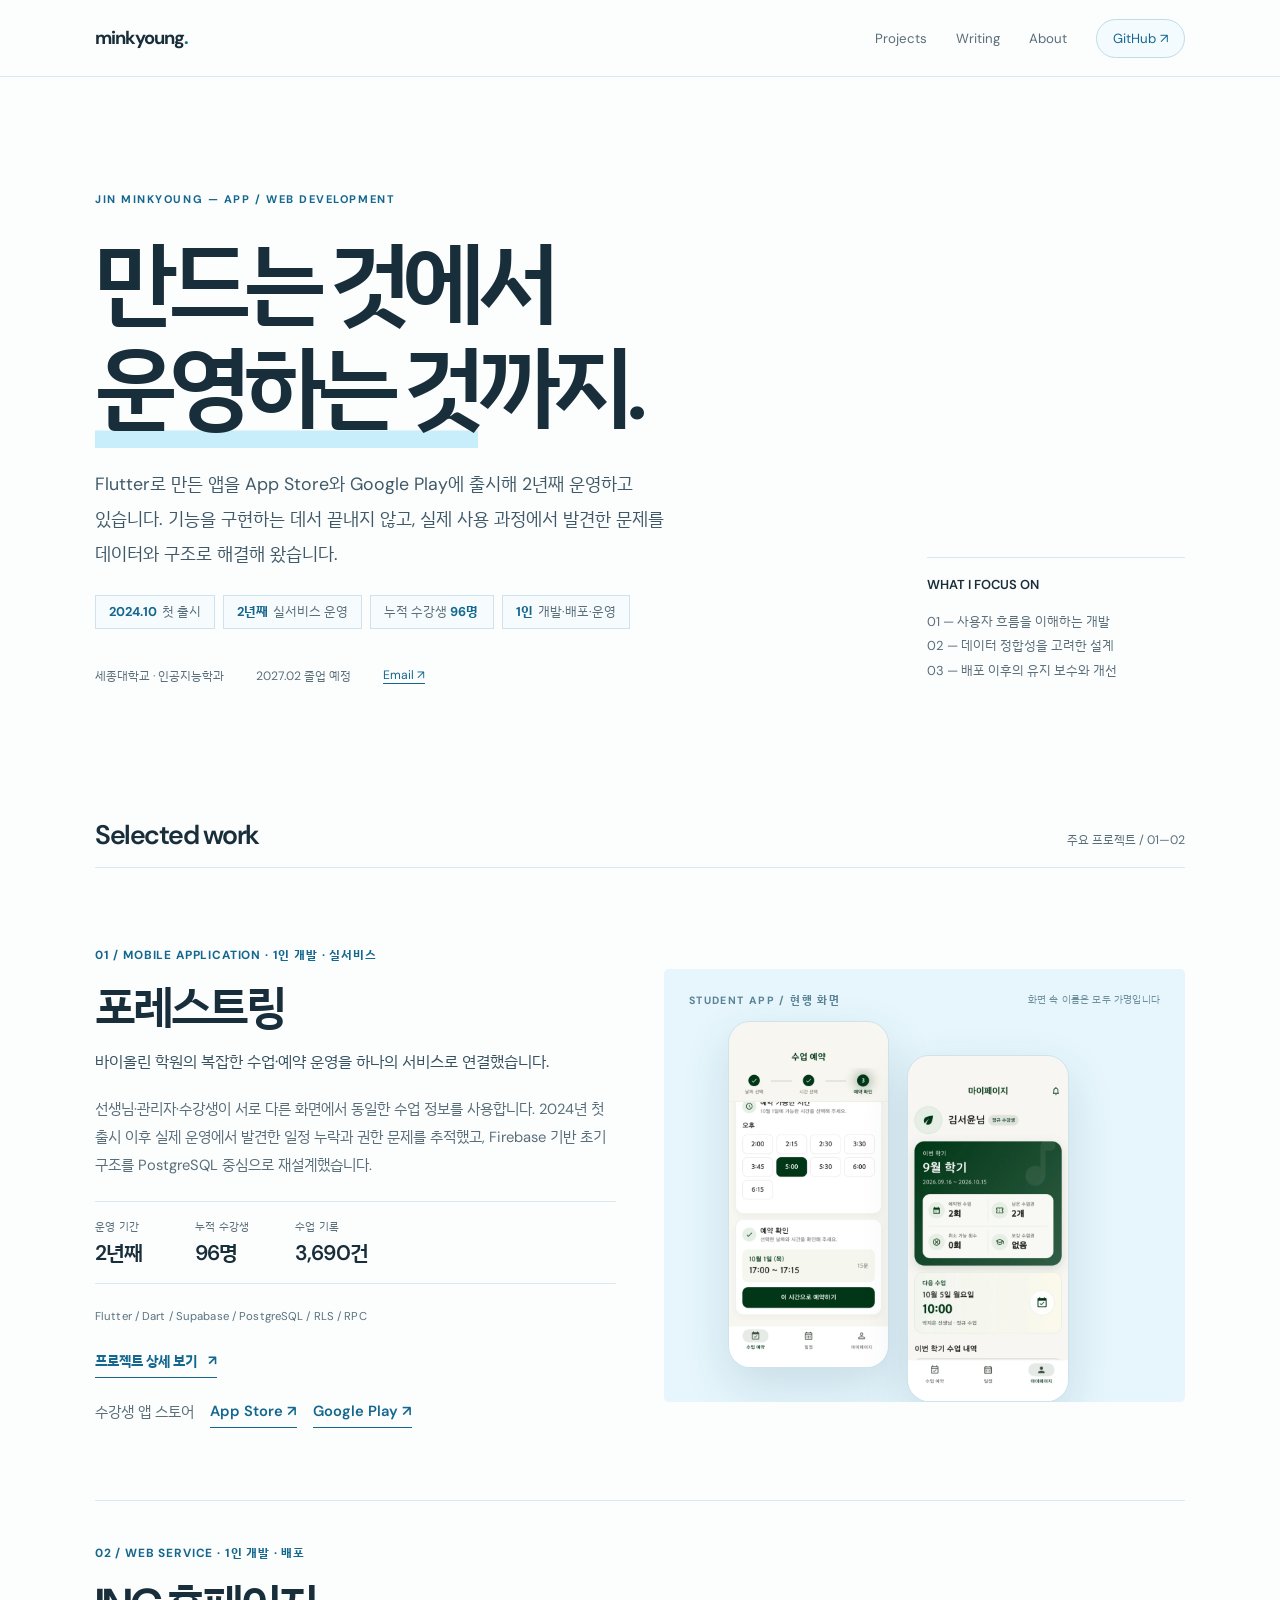
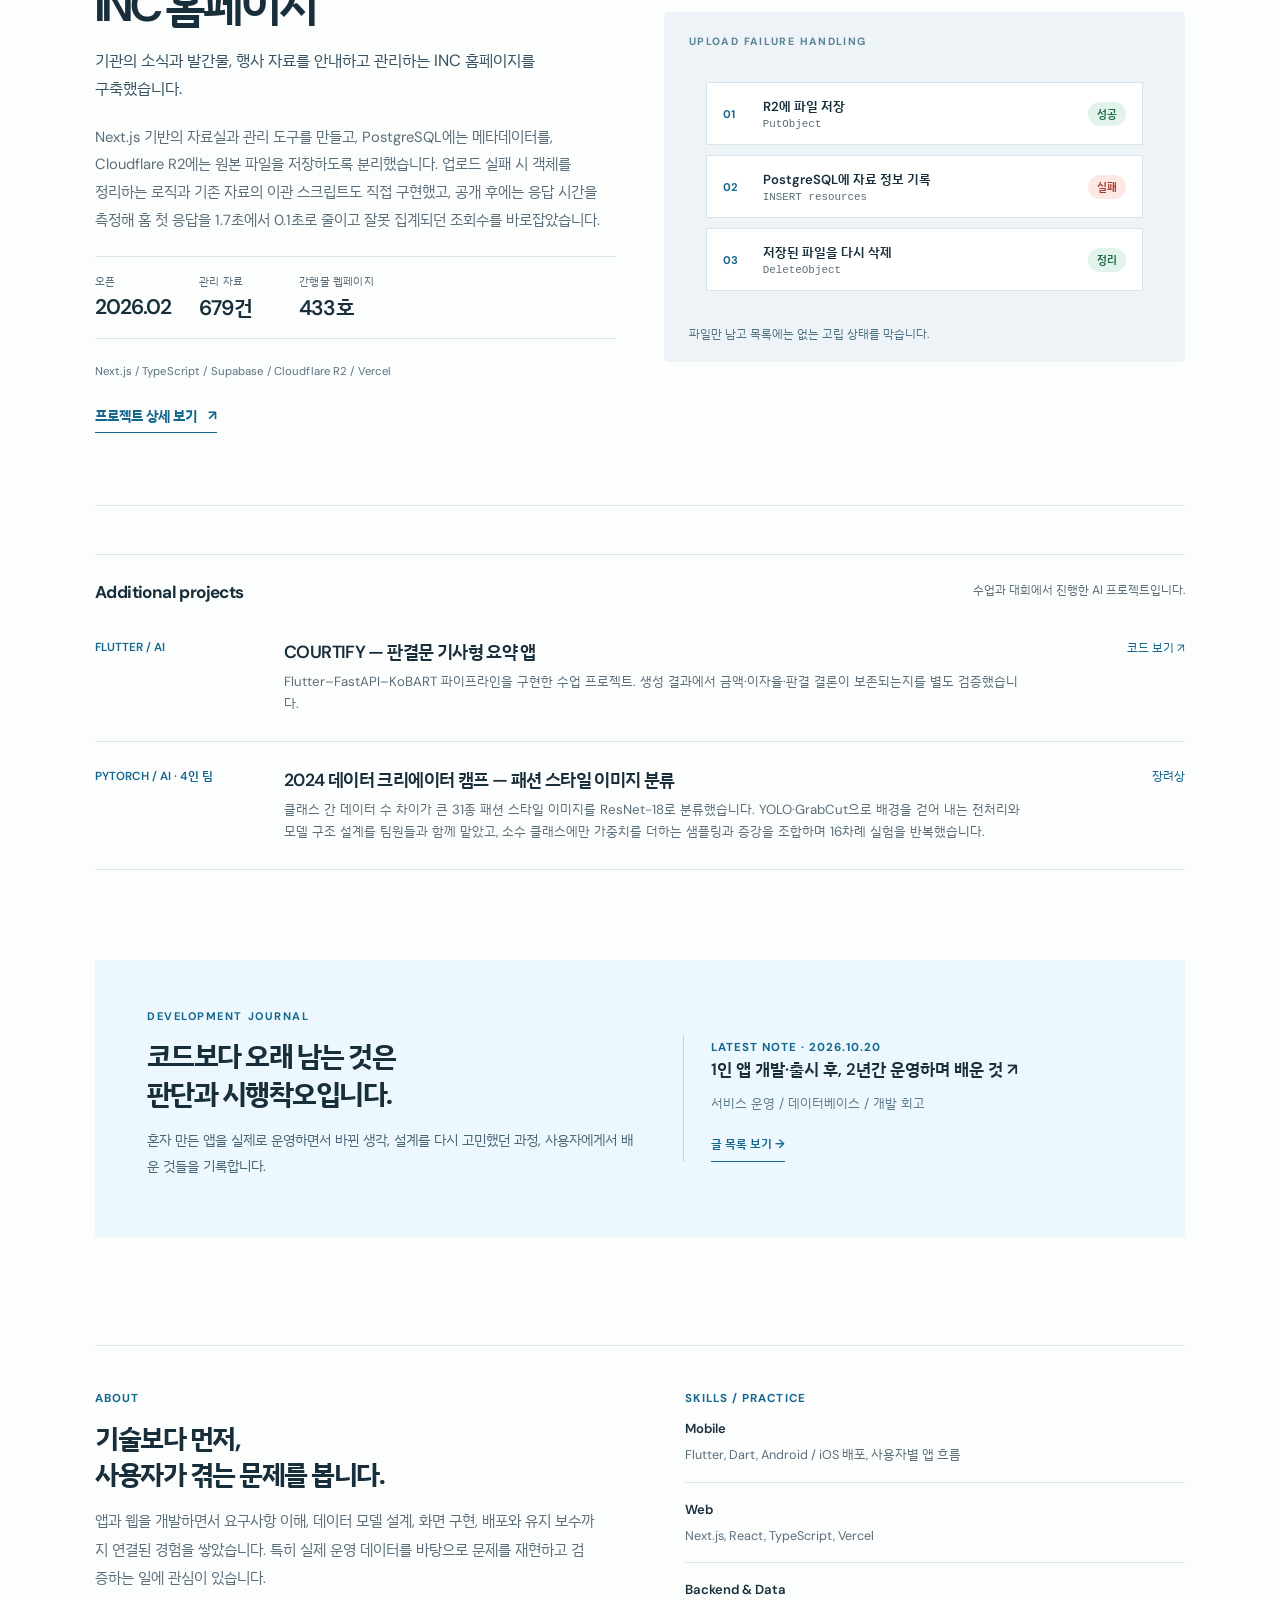
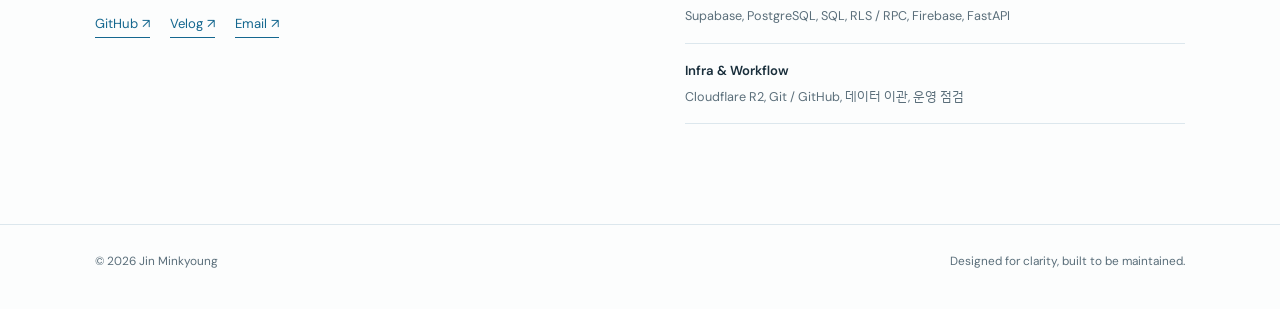
==== commit c8106160: "Add INC screenshots and sharper Forestring app screens INC case study gets 2x captures of the shared" ====
--- a/index.html
+++ b/index.html
@@ -13,7 +13,7 @@
   <meta property="og:image" content="https://b-dandelion.github.io/portfolio/assets/og.png">
   <meta property="og:url" content="https://b-dandelion.github.io/portfolio/">
   <meta name="twitter:card" content="summary_large_image">
-  <link rel="stylesheet" href="styles.css?v=20261022.1">
+  <link rel="stylesheet" href="styles.css?v=20261022.2">
 </head>
 <body>
   <header class="site-header">
@@ -74,8 +74,8 @@
         <div class="feature-visual visual-forestring">
           <span class="visual-label">STUDENT APP / 현행 화면</span>
           <div class="phone-pair">
-            <img class="phone" src="assets/forestring/booking-confirm.webp" width="480" height="1039" alt="학생 앱 수업 예약 화면: 날짜와 시간을 고른 뒤 예약을 확인하는 단계" loading="lazy">
-            <img class="phone" src="assets/forestring/mypage.webp" width="480" height="1039" alt="학생 앱 마이페이지: 이번 학기 예약된 수업, 남은 수업권, 취소 가능 횟수, 다음 수업" loading="lazy">
+            <img class="phone" src="assets/forestring/booking-confirm.webp" width="924" height="2000" alt="학생 앱 수업 예약 화면: 날짜와 시간을 고른 뒤 예약을 확인하는 단계" loading="lazy">
+            <img class="phone" src="assets/forestring/mypage.webp" width="924" height="2000" alt="학생 앱 마이페이지: 이번 학기 예약된 수업, 남은 수업권, 취소 가능 횟수, 다음 수업" loading="lazy">
           </div>
           <span class="visual-note">화면 속 이름은 모두 가명입니다</span>
         </div>
--- a/styles.css
+++ b/styles.css
@@ -12,3 +12,4 @@
 .intro-proof{display:flex;flex-wrap:wrap;gap:8px;list-style:none;padding:0;margin:24px 0 0}.intro-proof li{border:1px solid #cfe3ec;background:#f6fbfd;padding:8px 13px;font-size:.8rem;color:var(--muted);line-height:1.2}.intro-proof b{color:var(--blue);font-weight:700;margin-right:2px}.store-links{display:flex;flex-wrap:wrap;align-items:center;gap:8px 16px;margin:20px 0 0;font-size:.78rem;color:var(--muted)}.store-links a{color:var(--blue);font-weight:600;border-bottom:1px solid var(--blue);padding-bottom:2px}.case-meta a{color:var(--blue);border-bottom:1px solid var(--blue)}
 
 .compare{width:100%;border-collapse:collapse;margin:28px 0 10px;font-size:.84rem;line-height:1.65}.compare th{text-align:left;font-size:.72rem;color:var(--muted);font-weight:600;padding:0 12px 10px 0;border-bottom:1px solid var(--line)}.compare td{padding:16px 12px 16px 0;border-bottom:1px solid var(--line);vertical-align:top}.compare td:first-child{font-weight:600;color:var(--ink);width:22%}.compare td:nth-child(3),.compare td:nth-child(4){white-space:nowrap;font-variant-numeric:tabular-nums}.compare td:nth-child(4){color:var(--blue);font-weight:700}.article-content code{font-family:ui-monospace,SFMono-Regular,Menlo,monospace;font-size:.86em;background:#eef5f8;padding:1px 5px;border-radius:3px}@media(max-width:550px){.compare,.compare tbody,.compare tr,.compare td{display:block;width:100%}.compare thead{display:none}.compare tr{padding:14px 0;border-bottom:1px solid var(--line)}.compare td{border:0;padding:2px 0}.compare td:first-child{width:100%}.compare td:nth-child(3):before{content:'전 '}.compare td:nth-child(4):before{content:'후 '}.compare td[colspan]:before{content:''}}
+.shot-pair{display:grid;grid-template-columns:minmax(0,3.1fr) minmax(0,1fr);gap:14px;align-items:start;margin:30px 0 26px}.shot-pair figure{margin:0}.shot-pair img{width:100%;height:auto;display:block;border:1px solid #d9e7ee;border-radius:10px;background:#fff}.shot-pair figcaption{font-size:.74rem;line-height:1.55;color:var(--muted);margin-top:9px}@media(max-width:550px){.shot-pair{grid-template-columns:1fr}.shot-pair figure+figure{width:62%}}
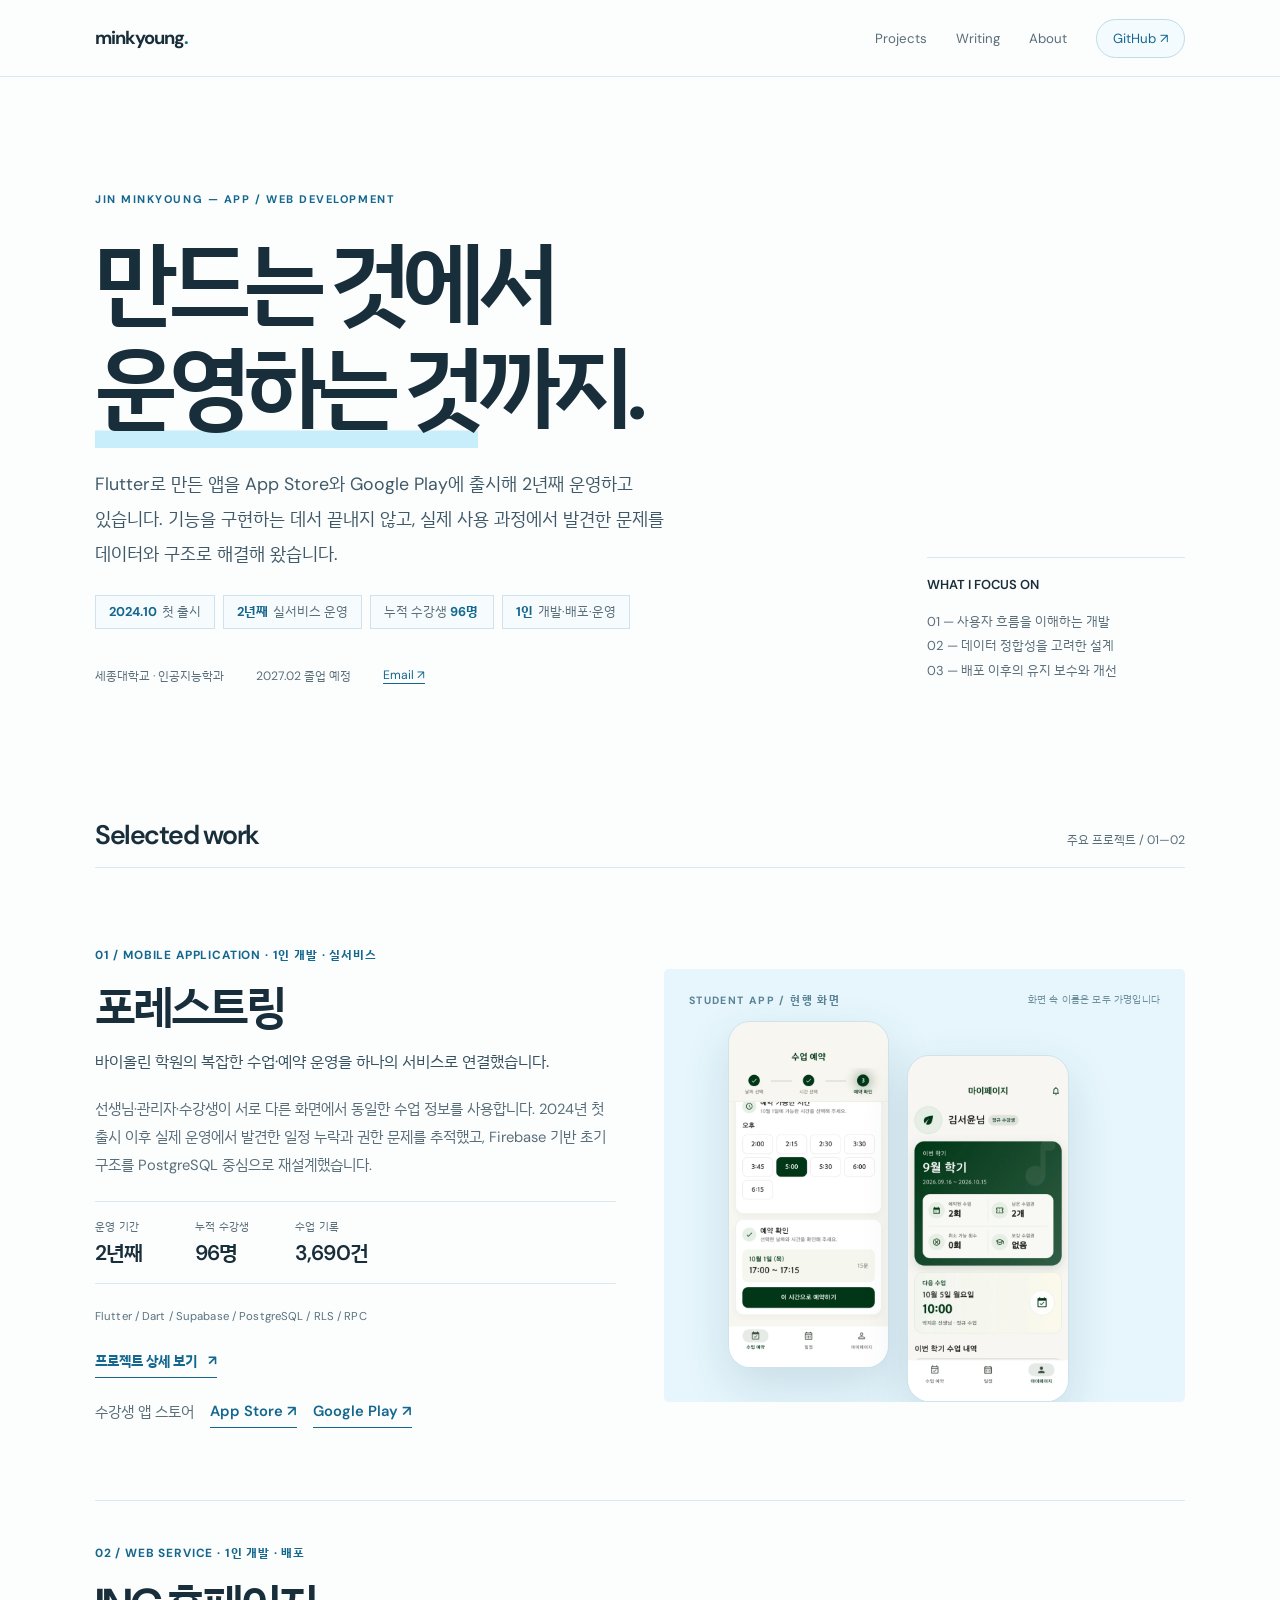
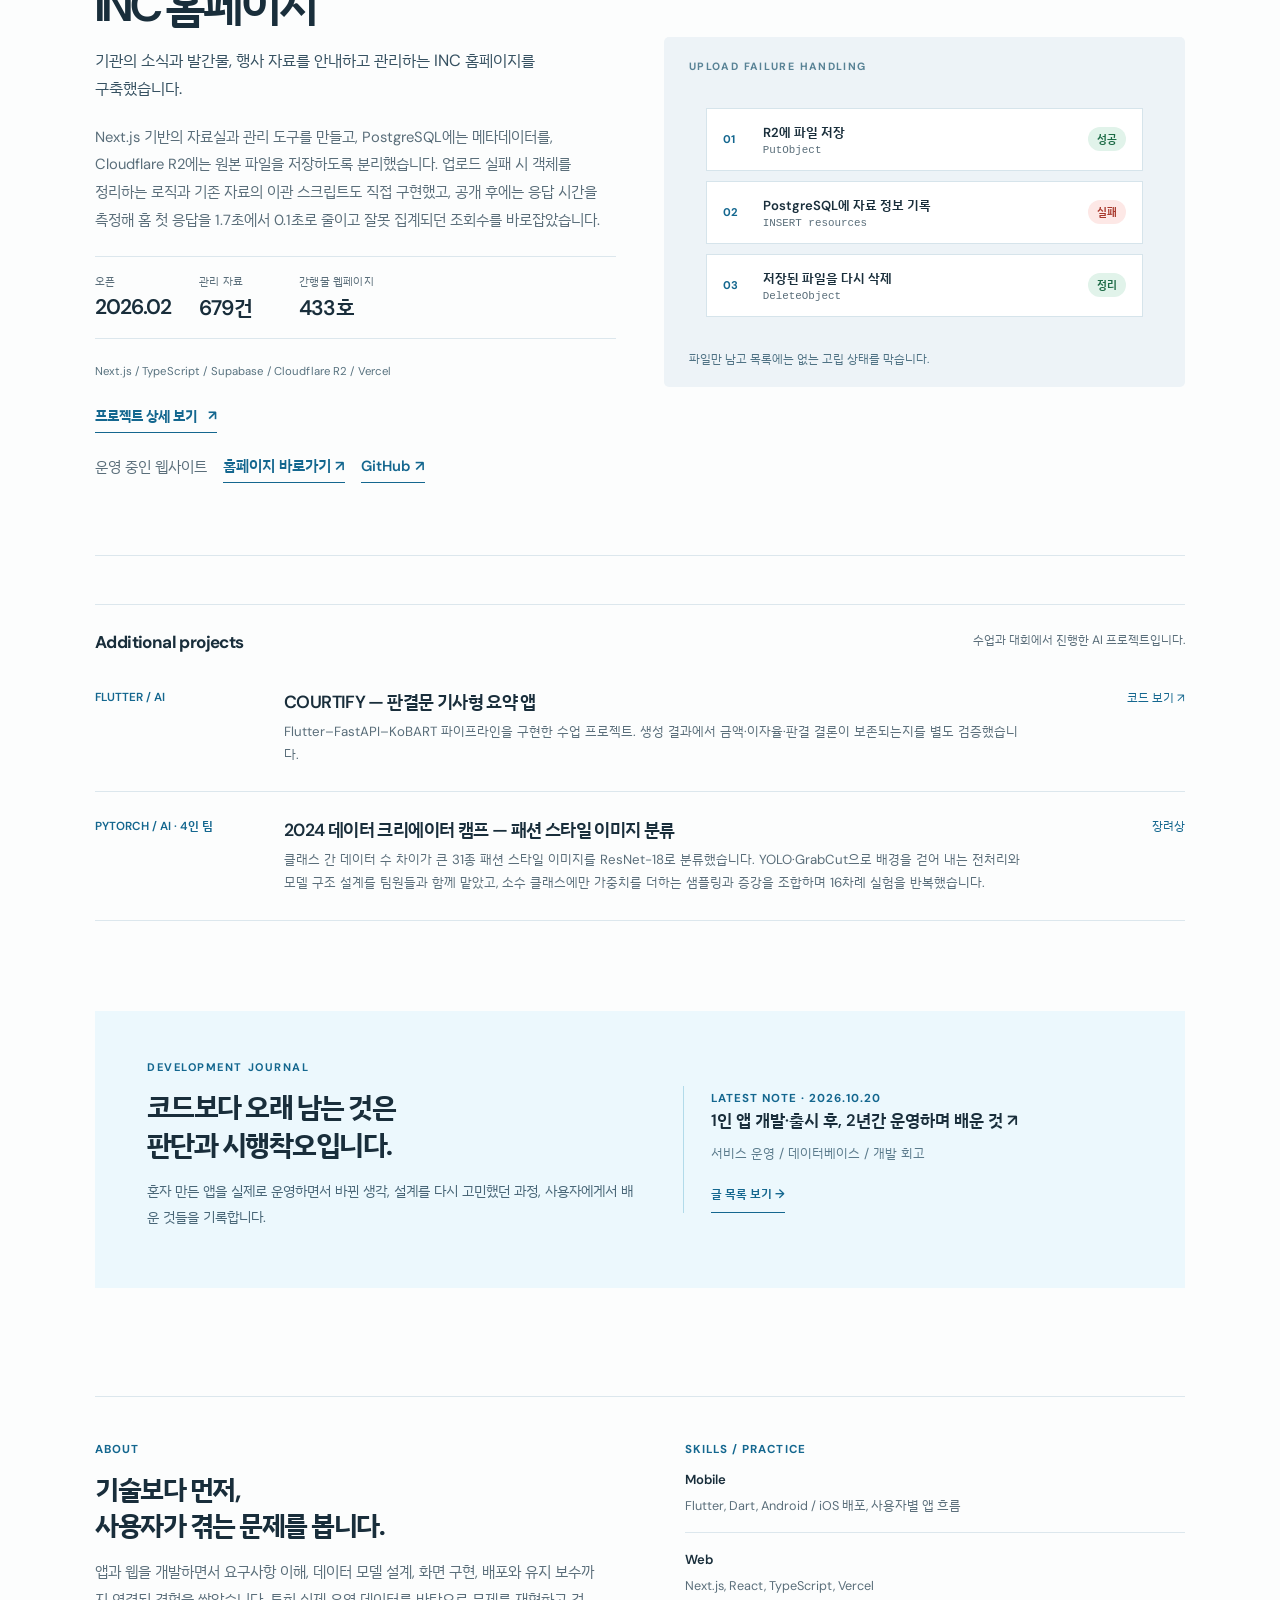
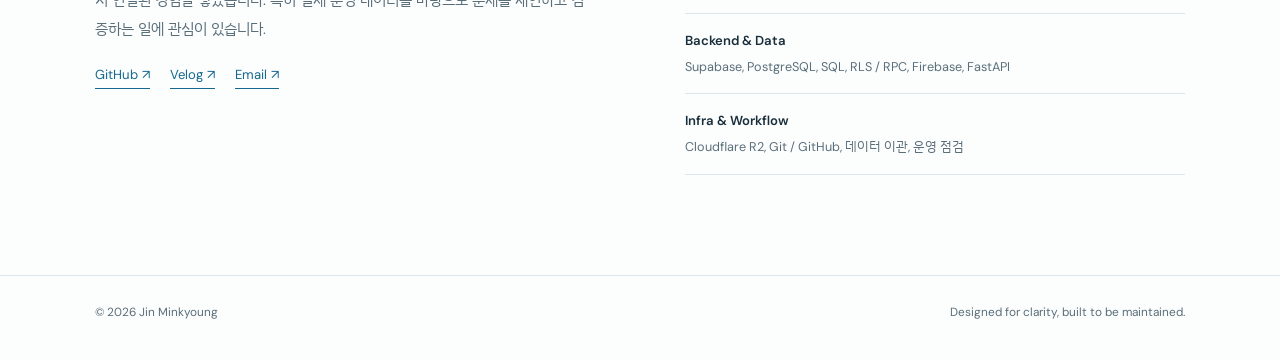
==== commit 519a589f: "Link the live INC site from its home card Co-Authored-By: Claude Opus 5.5 <noreply@anthropic.com>" ====
--- a/index.html
+++ b/index.html
@@ -13,7 +13,7 @@
   <meta property="og:image" content="https://b-dandelion.github.io/portfolio/assets/og.png">
   <meta property="og:url" content="https://b-dandelion.github.io/portfolio/">
   <meta name="twitter:card" content="summary_large_image">
-  <link rel="stylesheet" href="styles.css?v=20261022.2">
+  <link rel="stylesheet" href="styles.css?v=20261022.3">
 </head>
 <body>
   <header class="site-header">
@@ -93,6 +93,7 @@
           </dl>
           <p class="small-stack">Next.js / TypeScript / Supabase / Cloudflare R2 / Vercel</p>
           <a class="inline-link" href="inc.html">프로젝트 상세 보기 <span aria-hidden="true">↗</span></a>
+          <p class="store-links"><span>운영 중인 웹사이트</span><a href="https://inc-kings.vercel.app/" target="_blank" rel="noopener noreferrer">홈페이지 바로가기 ↗</a><a href="https://github.com/B-Dandelion/INC_Website" target="_blank" rel="noopener noreferrer">GitHub ↗</a></p>
         </div>
         <div class="feature-visual visual-inc">
           <span class="visual-label">UPLOAD FAILURE HANDLING</span>
--- a/styles.css
+++ b/styles.css
@@ -13,3 +13,4 @@
 
 .compare{width:100%;border-collapse:collapse;margin:28px 0 10px;font-size:.84rem;line-height:1.65}.compare th{text-align:left;font-size:.72rem;color:var(--muted);font-weight:600;padding:0 12px 10px 0;border-bottom:1px solid var(--line)}.compare td{padding:16px 12px 16px 0;border-bottom:1px solid var(--line);vertical-align:top}.compare td:first-child{font-weight:600;color:var(--ink);width:22%}.compare td:nth-child(3),.compare td:nth-child(4){white-space:nowrap;font-variant-numeric:tabular-nums}.compare td:nth-child(4){color:var(--blue);font-weight:700}.article-content code{font-family:ui-monospace,SFMono-Regular,Menlo,monospace;font-size:.86em;background:#eef5f8;padding:1px 5px;border-radius:3px}@media(max-width:550px){.compare,.compare tbody,.compare tr,.compare td{display:block;width:100%}.compare thead{display:none}.compare tr{padding:14px 0;border-bottom:1px solid var(--line)}.compare td{border:0;padding:2px 0}.compare td:first-child{width:100%}.compare td:nth-child(3):before{content:'전 '}.compare td:nth-child(4):before{content:'후 '}.compare td[colspan]:before{content:''}}
 .shot-pair{display:grid;grid-template-columns:minmax(0,3.1fr) minmax(0,1fr);gap:14px;align-items:start;margin:30px 0 26px}.shot-pair figure{margin:0}.shot-pair img{width:100%;height:auto;display:block;border:1px solid #d9e7ee;border-radius:10px;background:#fff}.shot-pair figcaption{font-size:.74rem;line-height:1.55;color:var(--muted);margin-top:9px}@media(max-width:550px){.shot-pair{grid-template-columns:1fr}.shot-pair figure+figure{width:62%}}
+.case-meta{gap:18px 40px;font-size:.88rem;line-height:1.7;color:#3d5462;padding-top:28px}.case-meta strong{font-size:.74rem;letter-spacing:.06em;color:var(--blue);margin-bottom:6px}.metric-grid div{padding-top:24px}.metric-grid dt{font-size:.84rem;font-weight:600;color:#3d5462}.metric-grid dd{font-size:2.45rem;margin:10px 0 8px}.metric-grid dd small{font-size:1rem;color:#4f6572}.metric-grid p{font-size:.84rem!important;color:#4f6572!important;line-height:1.65!important}.metric-note{font-size:.8rem!important;color:#5a6e7a!important;line-height:1.7!important}@media(max-width:550px){.case-meta{font-size:.84rem;gap:14px 26px}.metric-grid dd{font-size:1.95rem}.metric-grid dt,.metric-grid p{font-size:.8rem!important}}
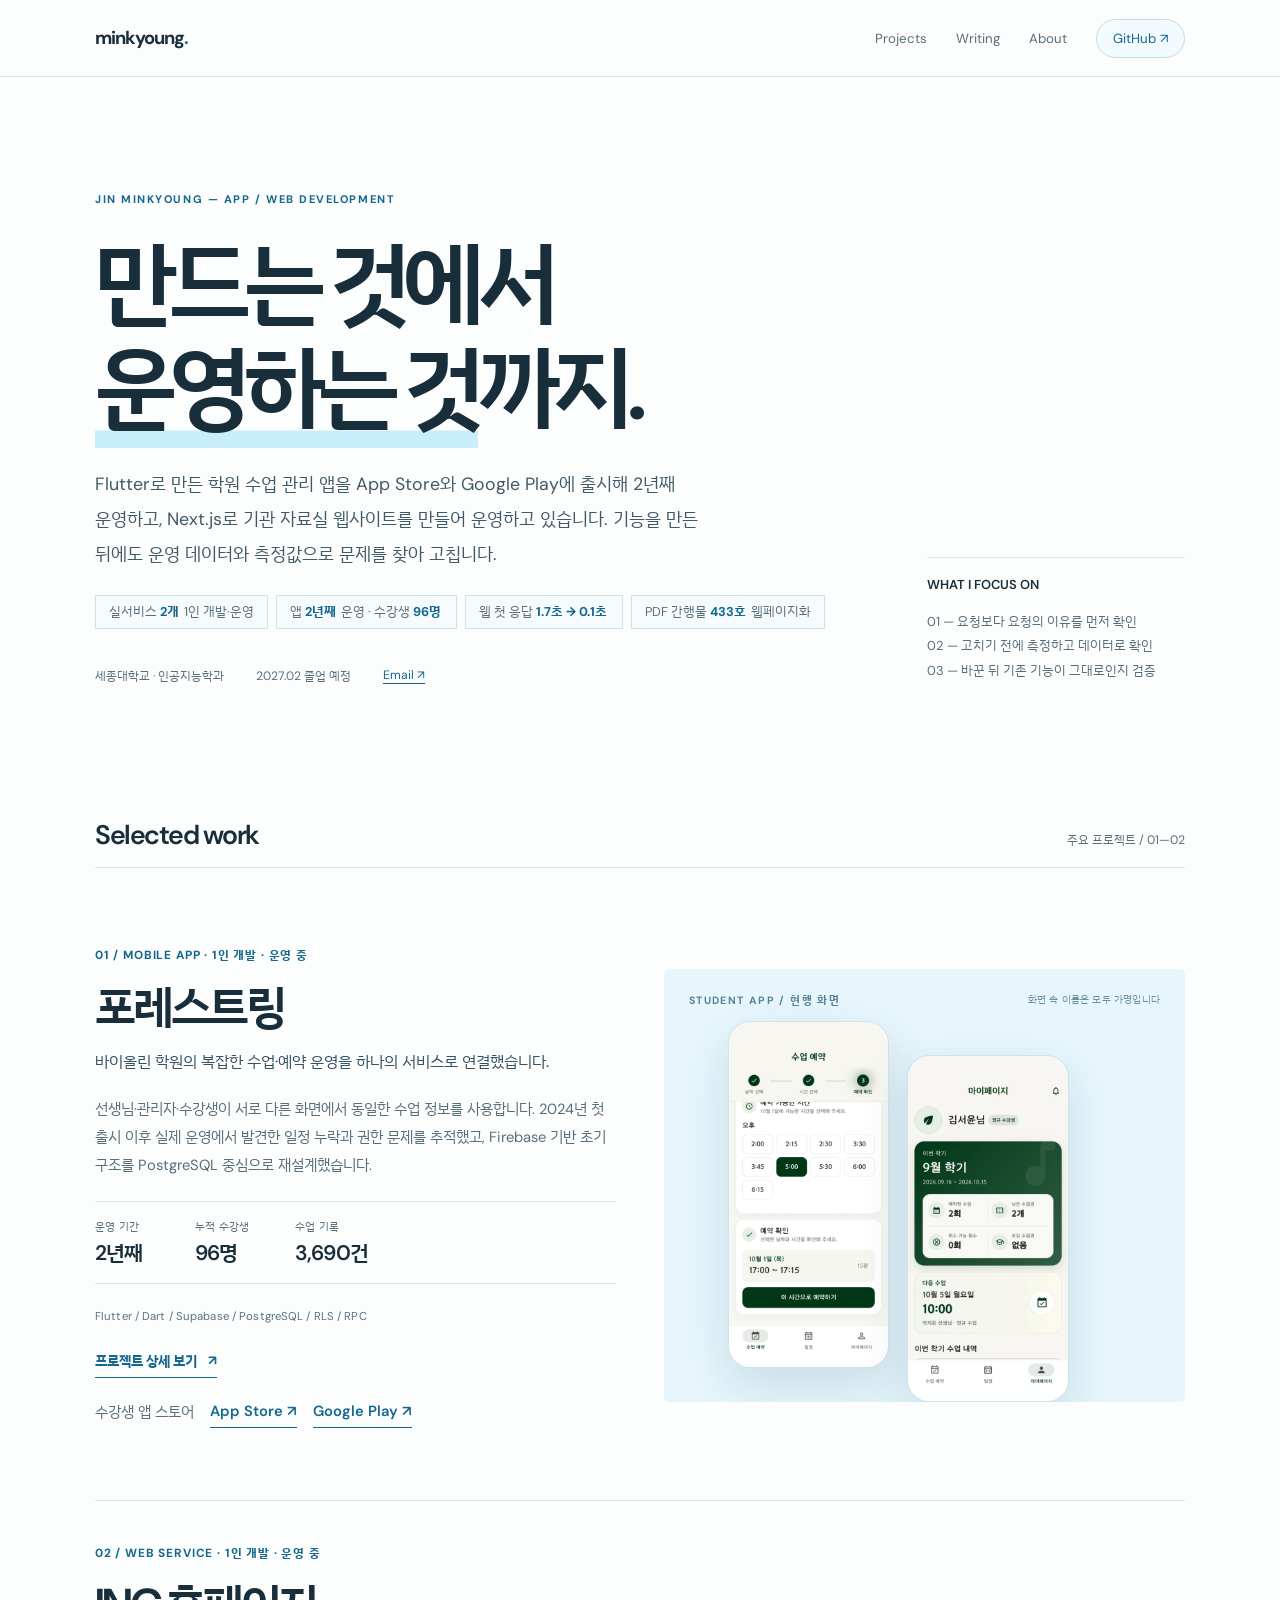
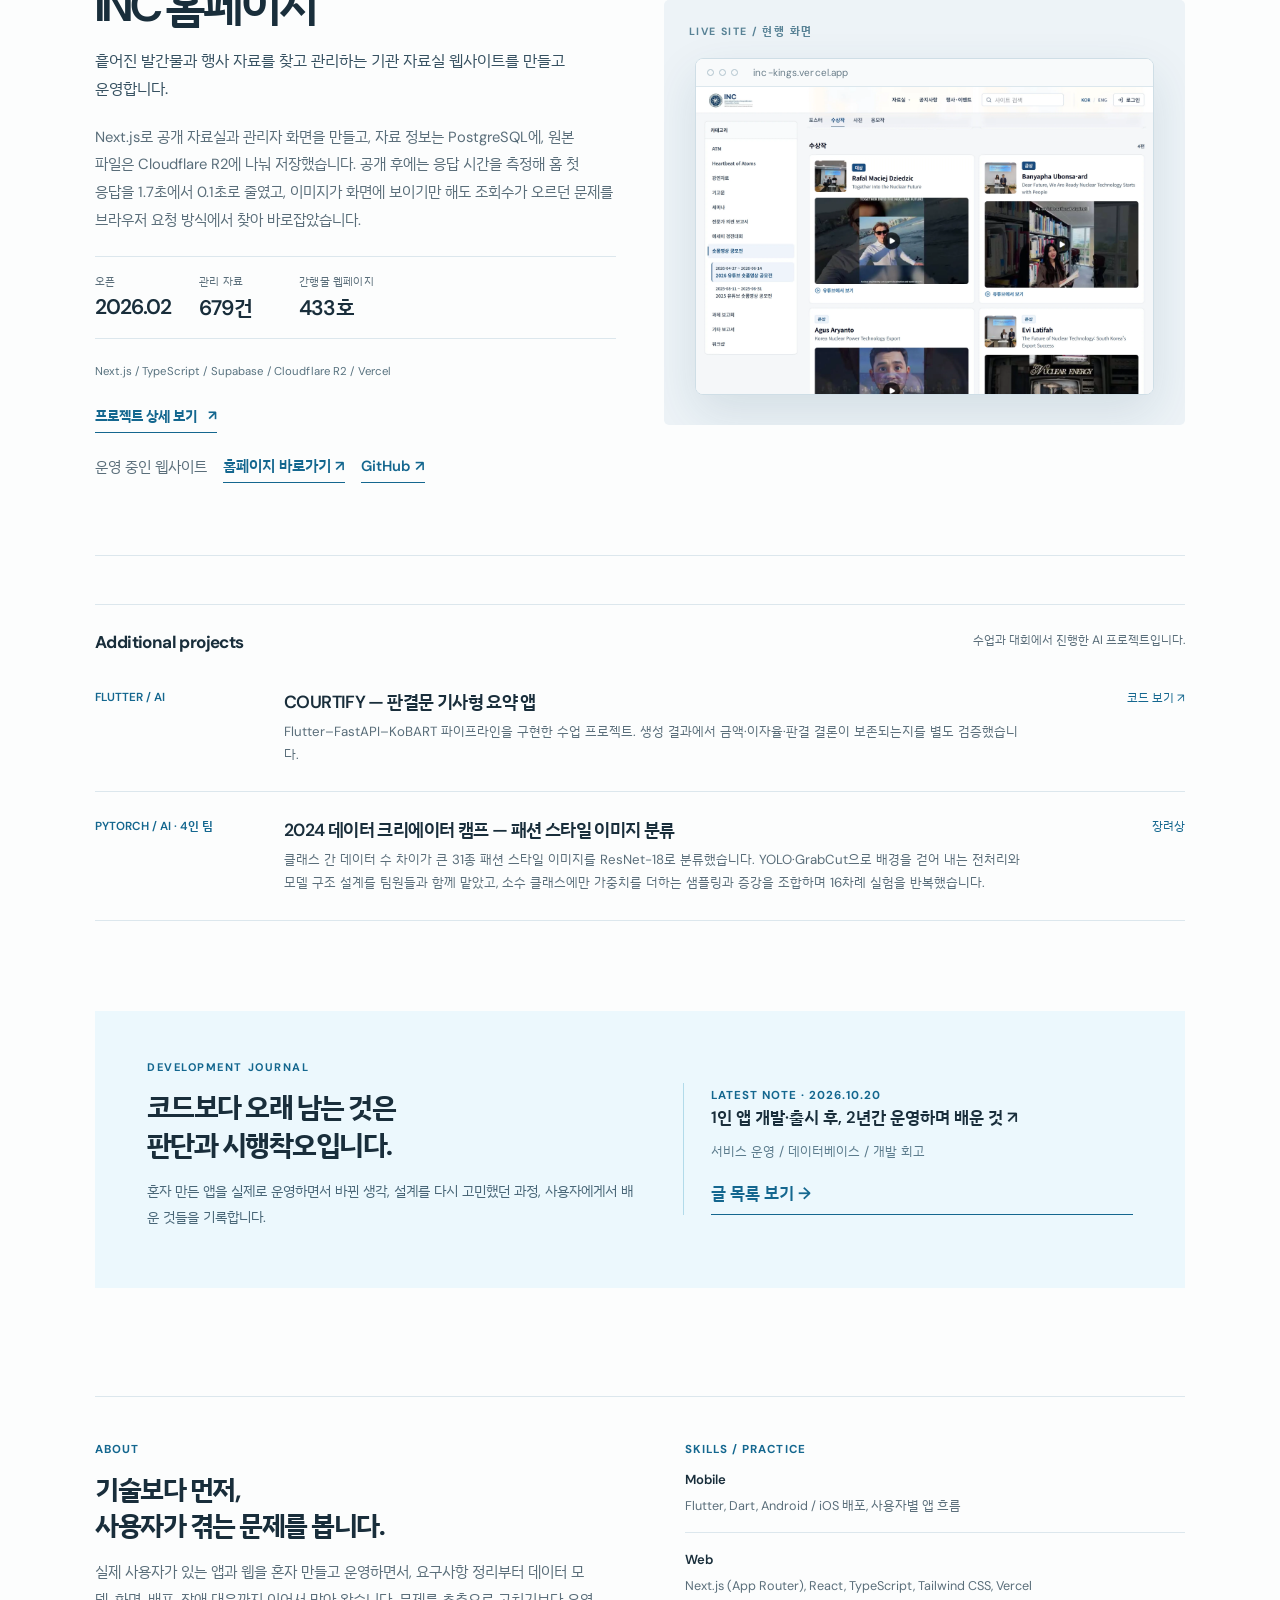
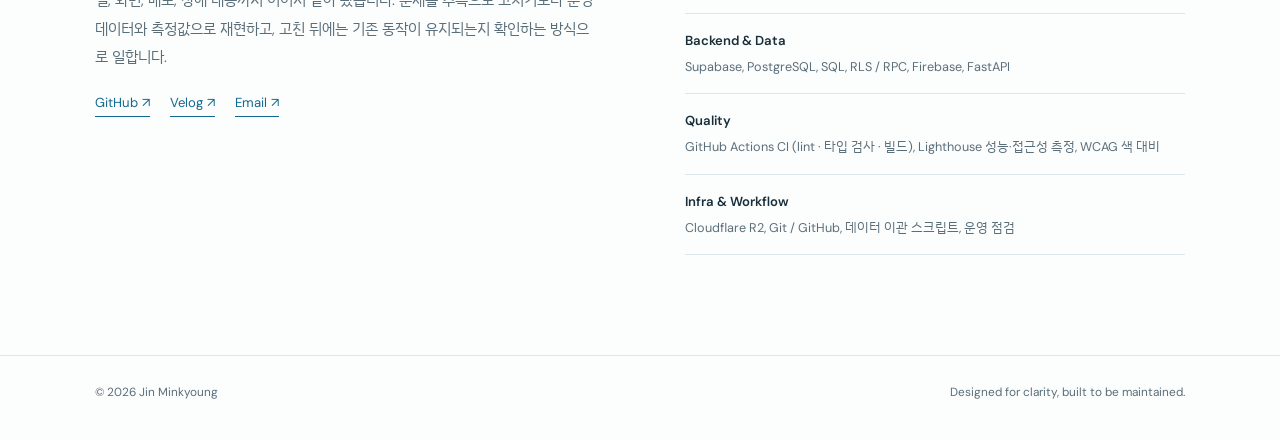
==== commit 87060eed: "Tighten the portfolio for a recruiter's first read - Home hero names both live services and leads wi" ====
--- a/index.html
+++ b/index.html
@@ -13,7 +13,7 @@
   <meta property="og:image" content="https://b-dandelion.github.io/portfolio/assets/og.png">
   <meta property="og:url" content="https://b-dandelion.github.io/portfolio/">
   <meta name="twitter:card" content="summary_large_image">
-  <link rel="stylesheet" href="styles.css?v=20261022.3">
+  <link rel="stylesheet" href="styles.css?v=20261022.4">
 </head>
 <body>
   <header class="site-header">
@@ -33,12 +33,12 @@
         <div>
           <span class="overline">JIN MINKYOUNG — APP / WEB DEVELOPMENT</span>
           <h1 id="headline">만드는 것에서<br><em>운영하는 것</em>까지.</h1>
-          <p class="lead">Flutter로 만든 앱을 App Store와 Google Play에 출시해 2년째 운영하고 있습니다. 기능을 구현하는 데서 끝내지 않고, 실제 사용 과정에서 발견한 문제를 데이터와 구조로 해결해 왔습니다.</p>
+          <p class="lead">Flutter로 만든 학원 수업 관리 앱을 App Store와 Google Play에 출시해 2년째 운영하고, Next.js로 기관 자료실 웹사이트를 만들어 운영하고 있습니다. 기능을 만든 뒤에도 운영 데이터와 측정값으로 문제를 찾아 고칩니다.</p>
           <ul class="intro-proof" aria-label="주요 근거">
-            <li><b>2024.10</b> 첫 출시</li>
-            <li><b>2년째</b> 실서비스 운영</li>
-            <li>누적 수강생 <b>96명</b></li>
-            <li><b>1인</b> 개발·배포·운영</li>
+            <li>실서비스 <b>2개</b> 1인 개발·운영</li>
+            <li>앱 <b>2년째</b> 운영 · 수강생 <b>96명</b></li>
+            <li>웹 첫 응답 <b>1.7초 → 0.1초</b></li>
+            <li>PDF 간행물 <b>433호</b> 웹페이지화</li>
           </ul>
           <div class="intro-meta">
             <span>세종대학교 · 인공지능학과</span>
@@ -48,9 +48,9 @@
         </div>
         <aside class="side-note" aria-label="개발 방향">
           <strong>WHAT I FOCUS ON</strong>
-          <span>01 — 사용자 흐름을 이해하는 개발</span>
-          <span>02 — 데이터 정합성을 고려한 설계</span>
-          <span>03 — 배포 이후의 유지 보수와 개선</span>
+          <span>01 — 요청보다 요청의 이유를 먼저 확인</span>
+          <span>02 — 고치기 전에 측정하고 데이터로 확인</span>
+          <span>03 — 바꾼 뒤 기존 기능이 그대로인지 검증</span>
         </aside>
       </div>
     </section>
@@ -58,7 +58,7 @@
       <div class="section-heading"><h2 id="work-title">Selected work</h2><span class="count">주요 프로젝트 / 01—02</span></div>
       <article class="feature">
         <div class="feature-copy">
-          <span class="feature-num">01 / MOBILE APPLICATION · 1인 개발 · 실서비스</span>
+          <span class="feature-num">01 / MOBILE APP · 1인 개발 · 운영 중</span>
           <h3>포레스트링</h3>
           <p class="tagline">바이올린 학원의 복잡한 수업·예약 운영을 하나의 서비스로 연결했습니다.</p>
           <p>선생님·관리자·수강생이 서로 다른 화면에서 동일한 수업 정보를 사용합니다. 2024년 첫 출시 이후 실제 운영에서 발견한 일정 누락과 권한 문제를 추적했고, Firebase 기반 초기 구조를 PostgreSQL 중심으로 재설계했습니다.</p>
@@ -82,10 +82,10 @@
       </article>
       <article class="feature">
         <div class="feature-copy">
-          <span class="feature-num">02 / WEB SERVICE · 1인 개발 · 배포</span>
+          <span class="feature-num">02 / WEB SERVICE · 1인 개발 · 운영 중</span>
           <h3>INC 홈페이지</h3>
-          <p class="tagline">기관의 소식과 발간물, 행사 자료를 안내하고 관리하는 INC 홈페이지를 구축했습니다.</p>
-          <p>Next.js 기반의 자료실과 관리 도구를 만들고, PostgreSQL에는 메타데이터를, Cloudflare R2에는 원본 파일을 저장하도록 분리했습니다. 업로드 실패 시 객체를 정리하는 로직과 기존 자료의 이관 스크립트도 직접 구현했고, 공개 후에는 응답 시간을 측정해 홈 첫 응답을 1.7초에서 0.1초로 줄이고 잘못 집계되던 조회수를 바로잡았습니다.</p>
+          <p class="tagline">흩어진 발간물과 행사 자료를 찾고 관리하는 기관 자료실 웹사이트를 만들고 운영합니다.</p>
+          <p>Next.js로 공개 자료실과 관리자 화면을 만들고, 자료 정보는 PostgreSQL에, 원본 파일은 Cloudflare R2에 나눠 저장했습니다. 공개 후에는 응답 시간을 측정해 홈 첫 응답을 1.7초에서 0.1초로 줄였고, 이미지가 화면에 보이기만 해도 조회수가 오르던 문제를 브라우저 요청 방식에서 찾아 바로잡았습니다.</p>
           <dl class="stat-row">
             <div><dt>오픈</dt><dd>2026.02</dd></div>
             <div><dt>관리 자료</dt><dd>679건</dd></div>
@@ -96,13 +96,11 @@
           <p class="store-links"><span>운영 중인 웹사이트</span><a href="https://inc-kings.vercel.app/" target="_blank" rel="noopener noreferrer">홈페이지 바로가기 ↗</a><a href="https://github.com/B-Dandelion/INC_Website" target="_blank" rel="noopener noreferrer">GitHub ↗</a></p>
         </div>
         <div class="feature-visual visual-inc">
-          <span class="visual-label">UPLOAD FAILURE HANDLING</span>
-          <ol class="flow-card" aria-label="관리자 업로드 실패 처리 흐름">
-            <li><b>01</b><span>R2에 파일 저장<small>PutObject</small></span><em class="ok">성공</em></li>
-            <li><b>02</b><span>PostgreSQL에 자료 정보 기록<small>INSERT resources</small></span><em class="fail">실패</em></li>
-            <li><b>03</b><span>저장된 파일을 다시 삭제<small>DeleteObject</small></span><em class="ok">정리</em></li>
-          </ol>
-          <p class="flow-note">파일만 남고 목록에는 없는 고립 상태를 막습니다.</p>
+          <span class="visual-label">LIVE SITE / 현행 화면</span>
+          <figure class="browser-shot">
+            <div class="browser-bar" aria-hidden="true"><i></i><i></i><i></i><span>inc-kings.vercel.app</span></div>
+            <img src="assets/inc/event-shortform.webp" width="2560" height="1720" alt="INC 웹사이트의 숏폼영상 공모전 페이지: 행사 목록, 섹션 탭, 수상자 사진과 영상 카드" loading="lazy">
+          </figure>
         </div>
       </article>
       <div class="compact-head">
@@ -133,7 +131,7 @@
           <span class="mini-label">LATEST NOTE · 2026.10.20</span>
           <a href="journal-2years.html">1인 앱 개발·출시 후, 2년간 운영하며 배운 것 ↗</a>
           <small>서비스 운영 / 데이터베이스 / 개발 회고</small>
-          <div style="margin-top:20px"><a class="inline-link" href="writing.html" style="font-size:.78rem;display:inline-flex">글 목록 보기 →</a></div>
+          <a class="inline-link note-more" href="writing.html">글 목록 보기 →</a>
         </div>
       </div>
     </section>
@@ -141,7 +139,7 @@
       <div>
         <span class="mini-label">ABOUT</span>
         <h2 id="about-title">기술보다 먼저,<br>사용자가 겪는 문제를 봅니다.</h2>
-        <p>앱과 웹을 개발하면서 요구사항 이해, 데이터 모델 설계, 화면 구현, 배포와 유지 보수까지 연결된 경험을 쌓았습니다. 특히 실제 운영 데이터를 바탕으로 문제를 재현하고 검증하는 일에 관심이 있습니다.</p>
+        <p>실제 사용자가 있는 앱과 웹을 혼자 만들고 운영하면서, 요구사항 정리부터 데이터 모델, 화면, 배포, 장애 대응까지 이어서 맡아 왔습니다. 문제를 추측으로 고치기보다 운영 데이터와 측정값으로 재현하고, 고친 뒤에는 기존 동작이 유지되는지 확인하는 방식으로 일합니다.</p>
         <div class="about-links">
           <a href="https://github.com/B-Dandelion" target="_blank" rel="noopener noreferrer">GitHub ↗</a>
           <a href="https://velog.io/@b_dandelion/posts" target="_blank" rel="noopener noreferrer">Velog ↗</a>
@@ -152,9 +150,10 @@
         <span class="mini-label">SKILLS / PRACTICE</span>
         <div class="skills">
           <div><strong>Mobile</strong><span>Flutter, Dart, Android / iOS 배포, 사용자별 앱 흐름</span></div>
-          <div><strong>Web</strong><span>Next.js, React, TypeScript, Vercel</span></div>
+          <div><strong>Web</strong><span>Next.js (App Router), React, TypeScript, Tailwind CSS, Vercel</span></div>
           <div><strong>Backend & Data</strong><span>Supabase, PostgreSQL, SQL, RLS / RPC, Firebase, FastAPI</span></div>
-          <div><strong>Infra & Workflow</strong><span>Cloudflare R2, Git / GitHub, 데이터 이관, 운영 점검</span></div>
+          <div><strong>Quality</strong><span>GitHub Actions CI (lint · 타입 검사 · 빌드), Lighthouse 성능·접근성 측정, WCAG 색 대비</span></div>
+          <div><strong>Infra & Workflow</strong><span>Cloudflare R2, Git / GitHub, 데이터 이관 스크립트, 운영 점검</span></div>
         </div>
       </div>
     </section>
--- a/styles.css
+++ b/styles.css
@@ -14,3 +14,4 @@
 .compare{width:100%;border-collapse:collapse;margin:28px 0 10px;font-size:.84rem;line-height:1.65}.compare th{text-align:left;font-size:.72rem;color:var(--muted);font-weight:600;padding:0 12px 10px 0;border-bottom:1px solid var(--line)}.compare td{padding:16px 12px 16px 0;border-bottom:1px solid var(--line);vertical-align:top}.compare td:first-child{font-weight:600;color:var(--ink);width:22%}.compare td:nth-child(3),.compare td:nth-child(4){white-space:nowrap;font-variant-numeric:tabular-nums}.compare td:nth-child(4){color:var(--blue);font-weight:700}.article-content code{font-family:ui-monospace,SFMono-Regular,Menlo,monospace;font-size:.86em;background:#eef5f8;padding:1px 5px;border-radius:3px}@media(max-width:550px){.compare,.compare tbody,.compare tr,.compare td{display:block;width:100%}.compare thead{display:none}.compare tr{padding:14px 0;border-bottom:1px solid var(--line)}.compare td{border:0;padding:2px 0}.compare td:first-child{width:100%}.compare td:nth-child(3):before{content:'전 '}.compare td:nth-child(4):before{content:'후 '}.compare td[colspan]:before{content:''}}
 .shot-pair{display:grid;grid-template-columns:minmax(0,3.1fr) minmax(0,1fr);gap:14px;align-items:start;margin:30px 0 26px}.shot-pair figure{margin:0}.shot-pair img{width:100%;height:auto;display:block;border:1px solid #d9e7ee;border-radius:10px;background:#fff}.shot-pair figcaption{font-size:.74rem;line-height:1.55;color:var(--muted);margin-top:9px}@media(max-width:550px){.shot-pair{grid-template-columns:1fr}.shot-pair figure+figure{width:62%}}
 .case-meta{gap:18px 40px;font-size:.88rem;line-height:1.7;color:#3d5462;padding-top:28px}.case-meta strong{font-size:.74rem;letter-spacing:.06em;color:var(--blue);margin-bottom:6px}.metric-grid div{padding-top:24px}.metric-grid dt{font-size:.84rem;font-weight:600;color:#3d5462}.metric-grid dd{font-size:2.45rem;margin:10px 0 8px}.metric-grid dd small{font-size:1rem;color:#4f6572}.metric-grid p{font-size:.84rem!important;color:#4f6572!important;line-height:1.65!important}.metric-note{font-size:.8rem!important;color:#5a6e7a!important;line-height:1.7!important}@media(max-width:550px){.case-meta{font-size:.84rem;gap:14px 26px}.metric-grid dd{font-size:1.95rem}.metric-grid dt,.metric-grid p{font-size:.8rem!important}}
+.browser-shot{margin:0;width:88%;background:#fff;border:1px solid #cfdee6;border-radius:8px;overflow:hidden;box-shadow:0 18px 48px rgba(24,73,98,.12)}.browser-bar{display:flex;align-items:center;gap:5px;height:28px;padding:0 11px;background:#f8fafb;border-bottom:1px solid #dce7ed}.browser-bar i{width:7px;height:7px;border-radius:50%;border:1px solid #b1c4ce}.browser-bar span{margin-left:10px;font-size:.62rem;color:#6b7f8b;letter-spacing:.01em}.browser-shot img{display:block;width:100%;height:auto}.visual-inc{padding:58px 0 30px}.note-more{font-size:.78rem;display:inline-flex;margin-top:20px}@media(max-width:550px){.browser-shot{width:92%}.visual-inc{padding:48px 0 22px}}
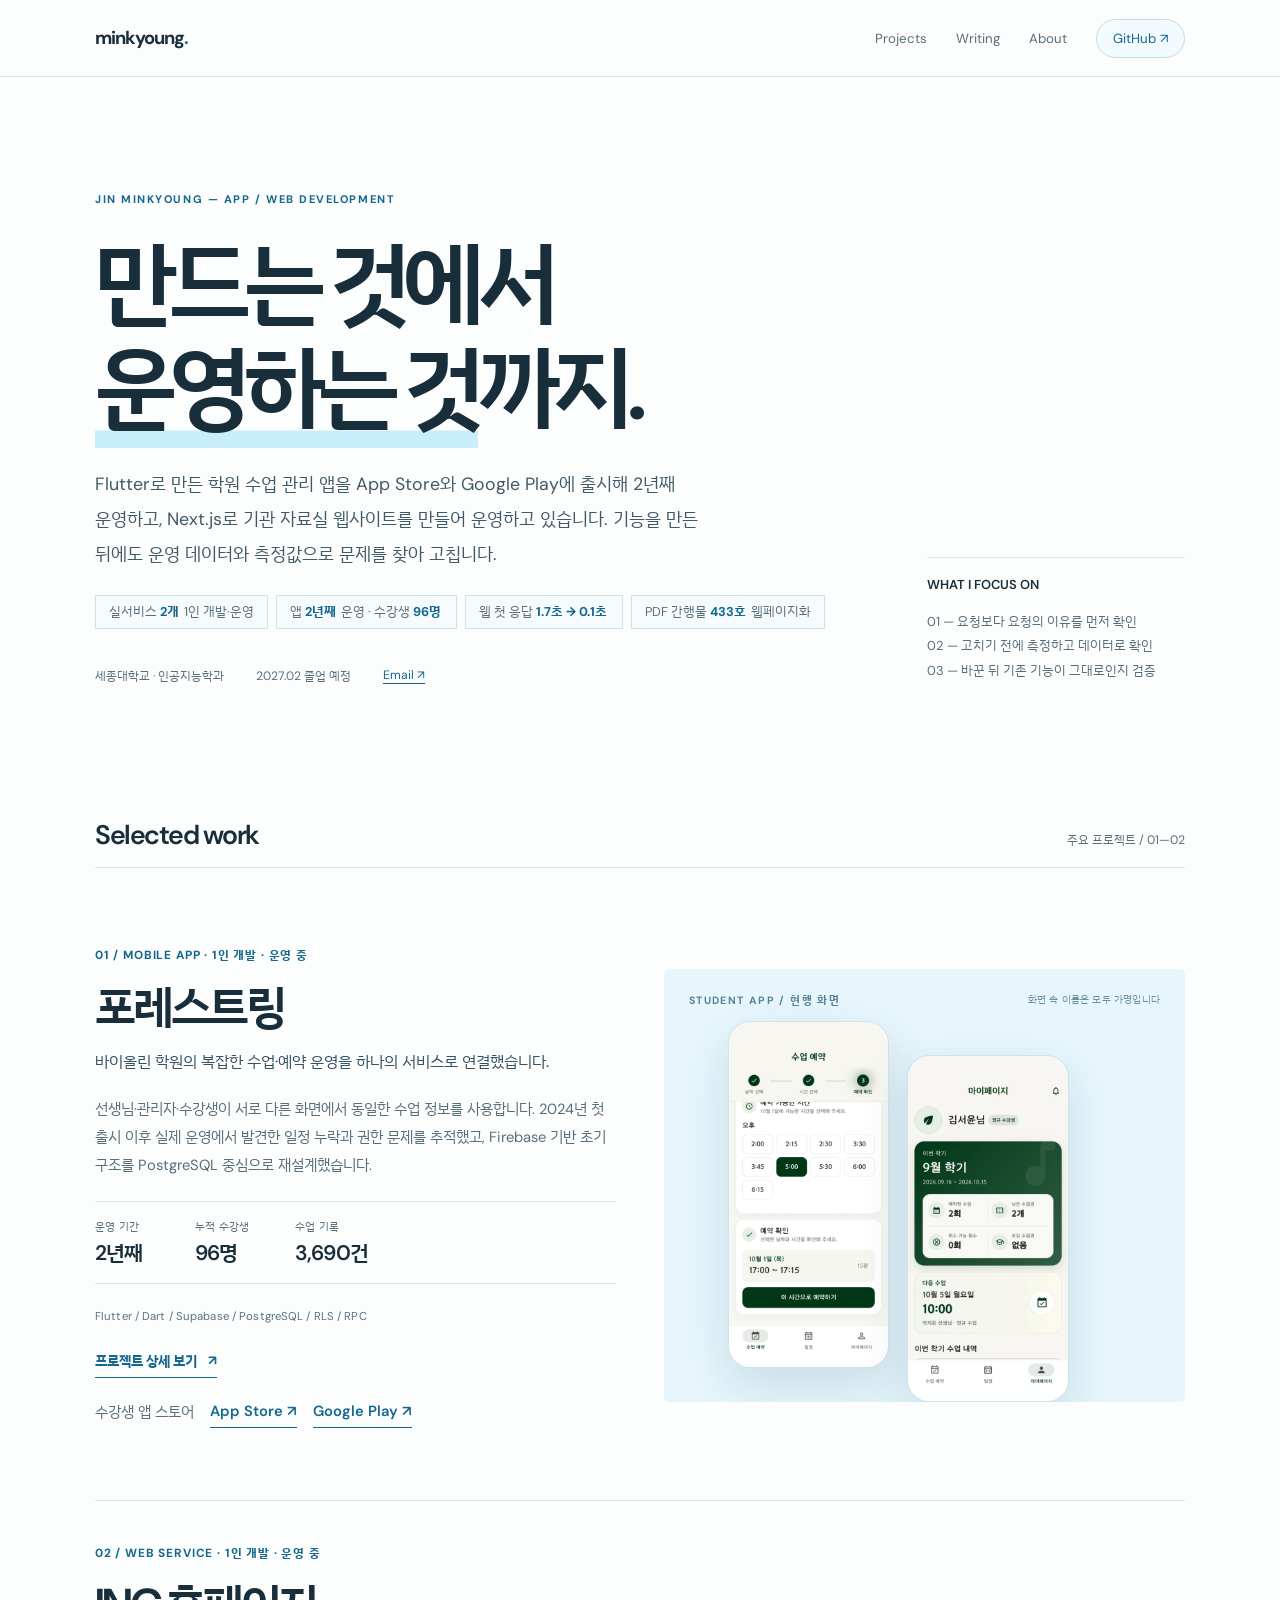
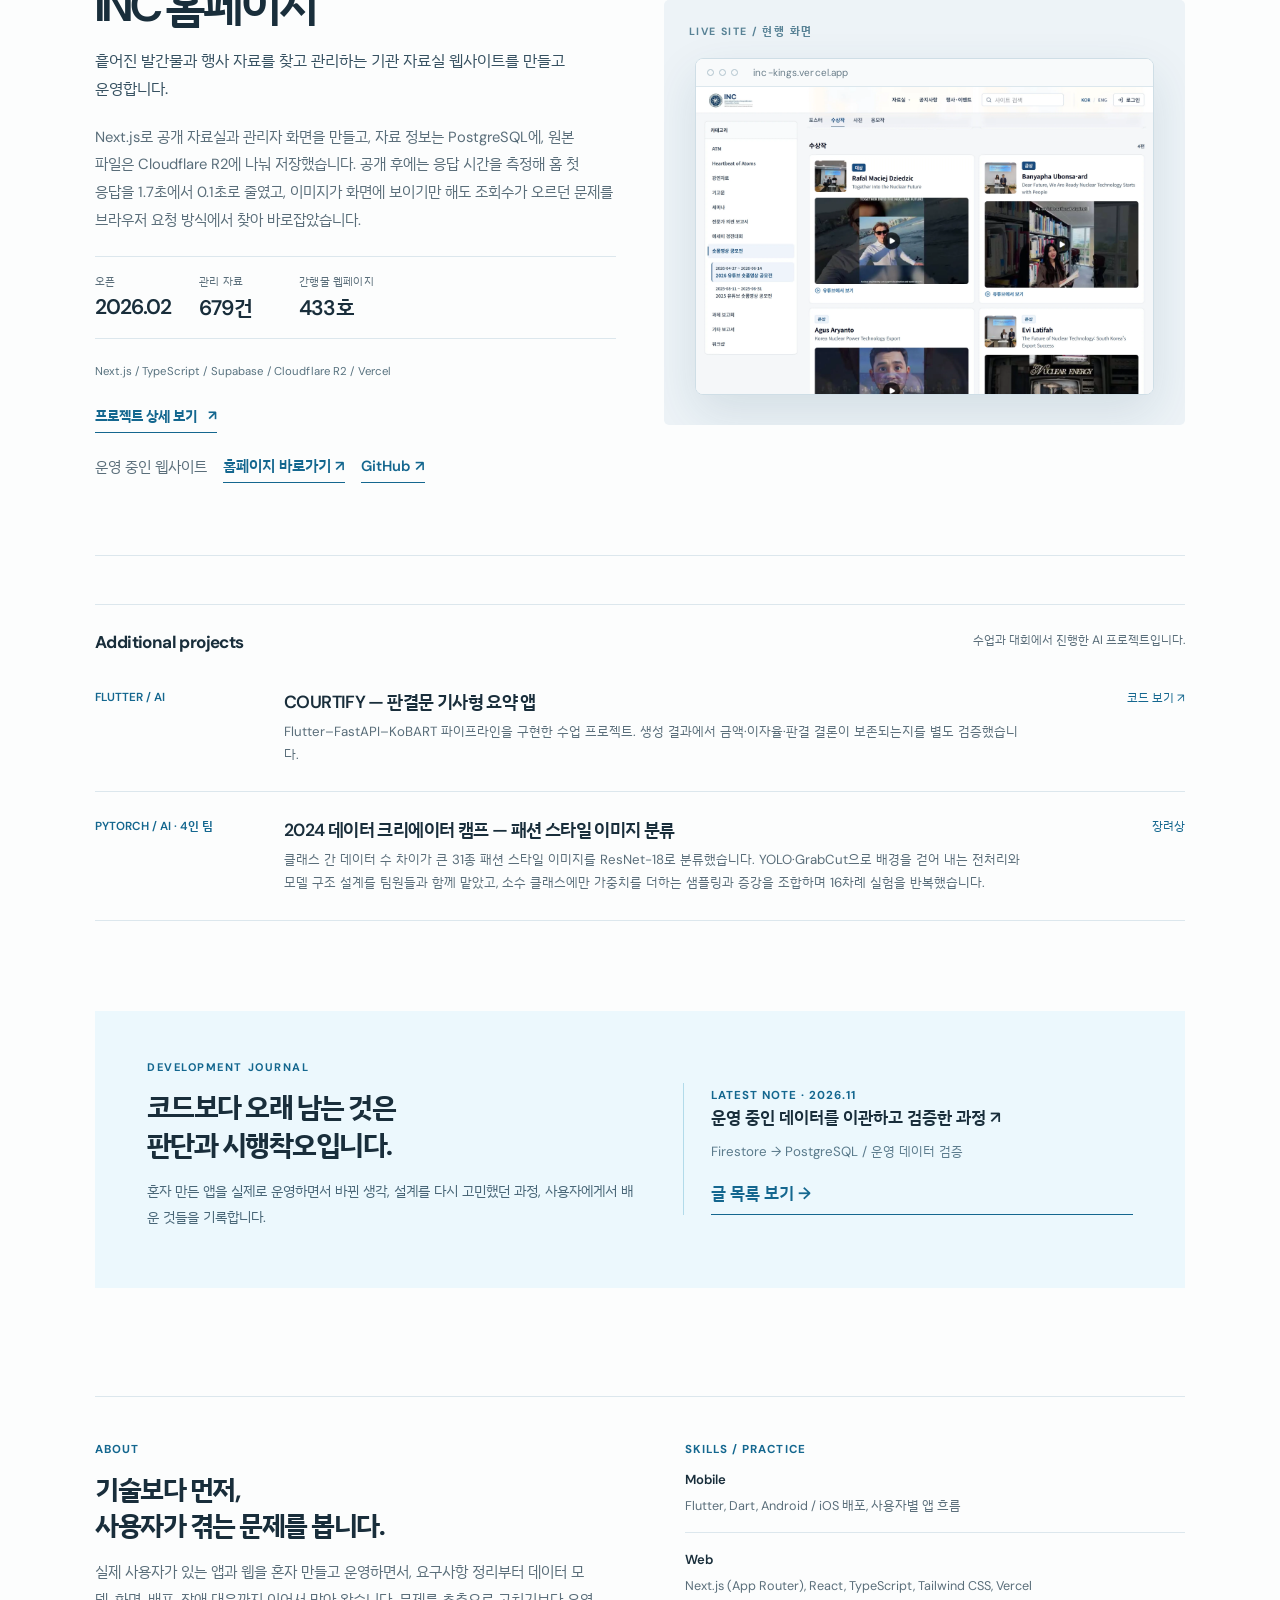
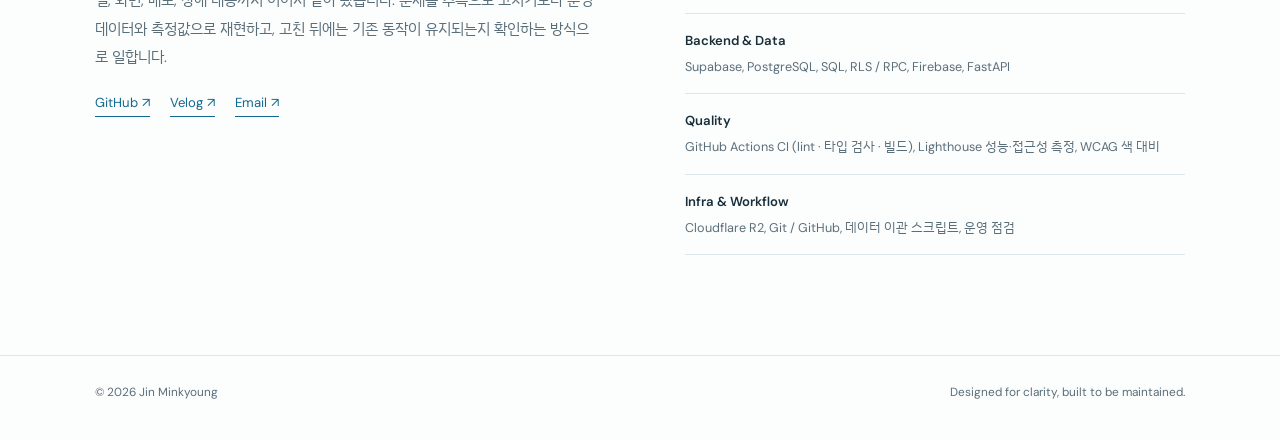
==== commit 0b3230d7: "Add Firebase-to-Supabase portfolio journals with native interactive examples" ====
--- a/index.html
+++ b/index.html
@@ -128,9 +128,9 @@
           <p>혼자 만든 앱을 실제로 운영하면서 바뀐 생각, 설계를 다시 고민했던 과정, 사용자에게서 배운 것들을 기록합니다.</p>
         </div>
         <div class="note-side">
-          <span class="mini-label">LATEST NOTE · 2026.10.20</span>
-          <a href="journal-2years.html">1인 앱 개발·출시 후, 2년간 운영하며 배운 것 ↗</a>
-          <small>서비스 운영 / 데이터베이스 / 개발 회고</small>
+          <span class="mini-label">LATEST NOTE · 2026.11</span>
+          <a href="journal-data-migration.html">운영 중인 데이터를 이관하고 검증한 과정 ↗</a>
+          <small>Firestore → PostgreSQL / 운영 데이터 검증</small>
           <a class="inline-link note-more" href="writing.html">글 목록 보기 →</a>
         </div>
       </div>
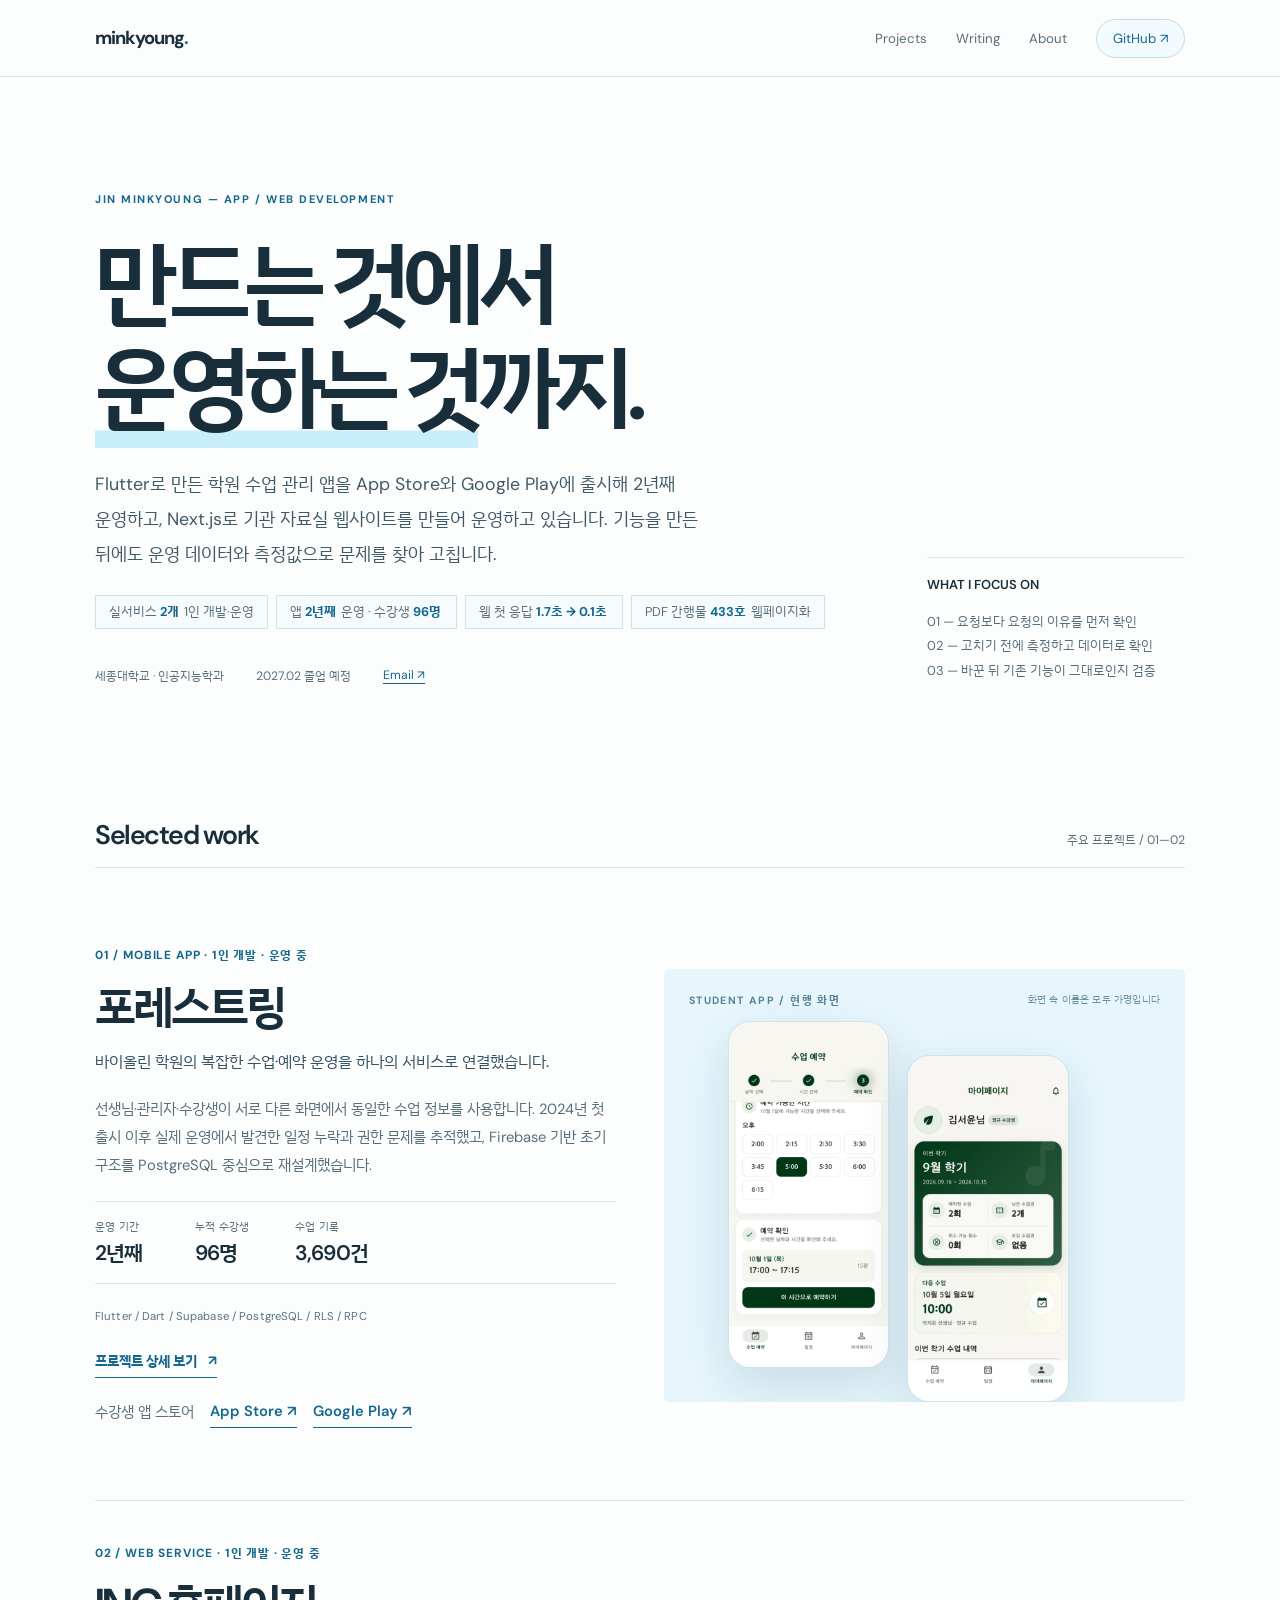
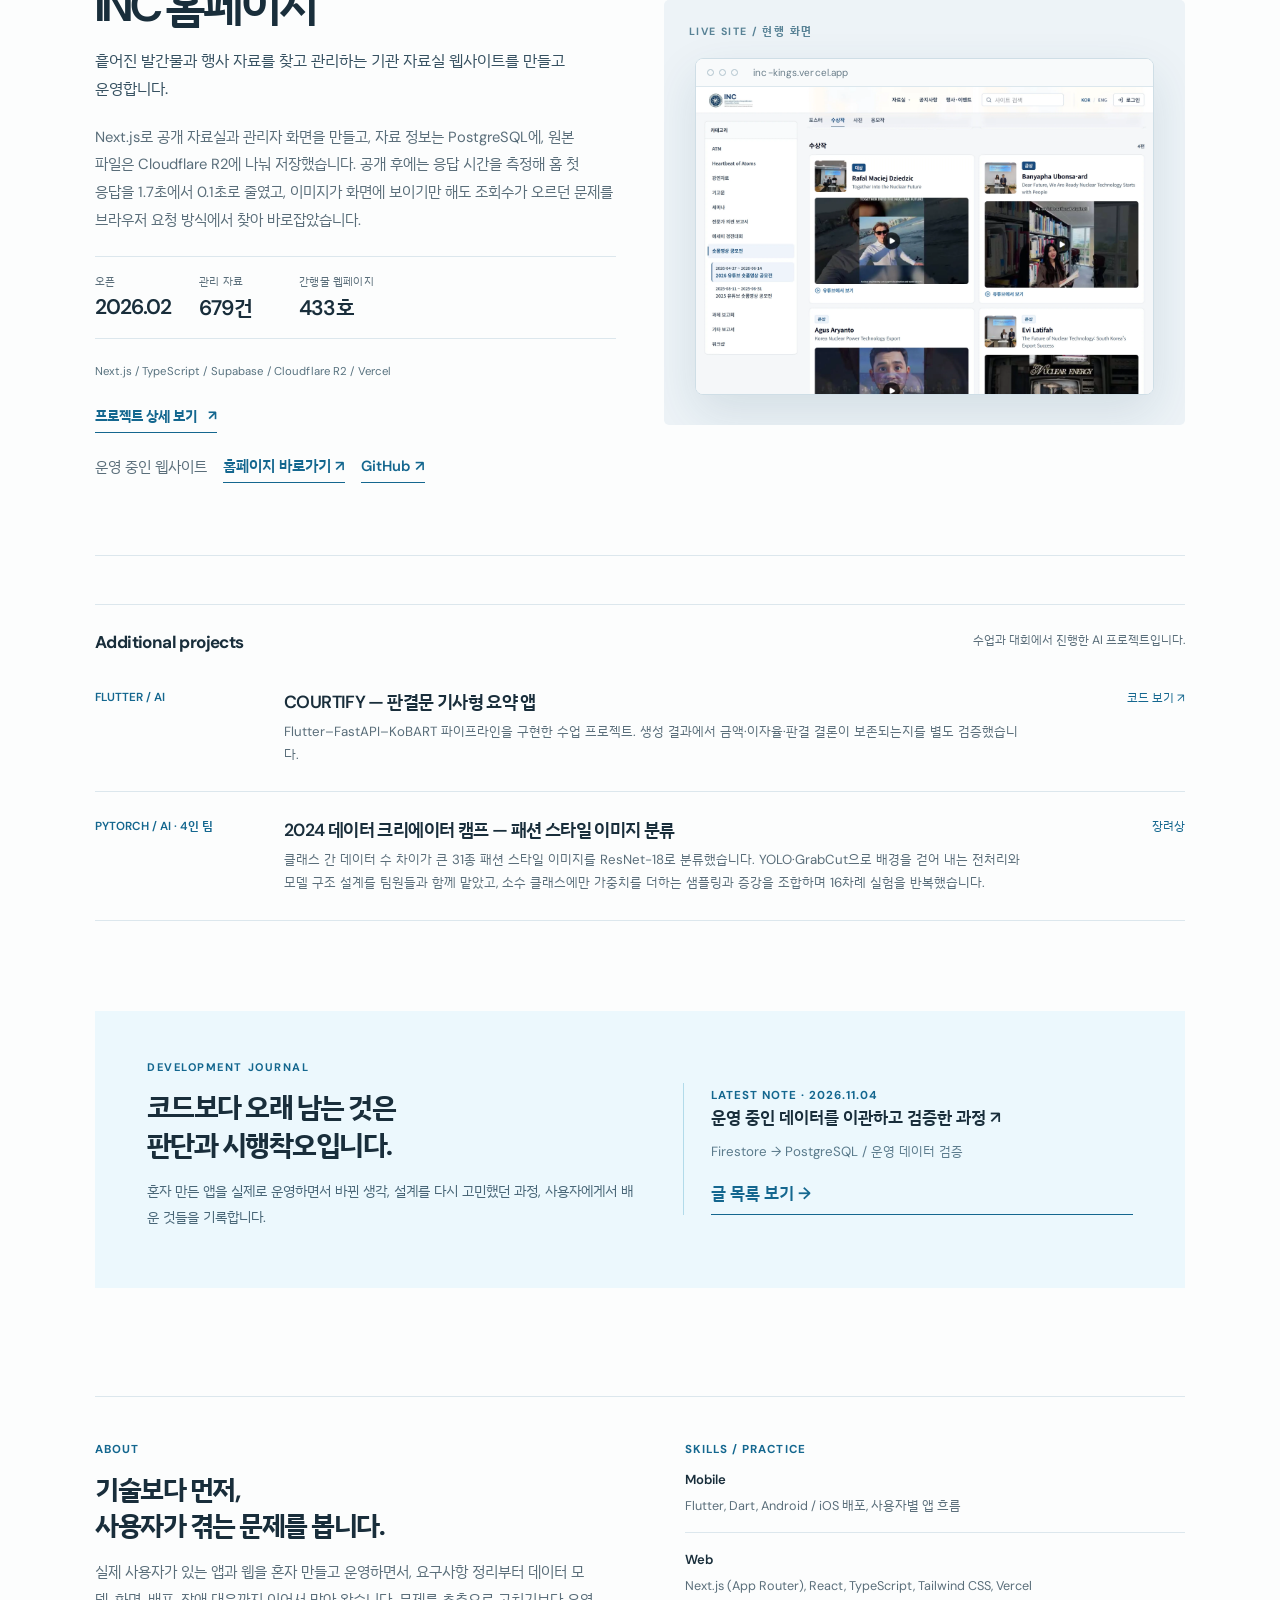
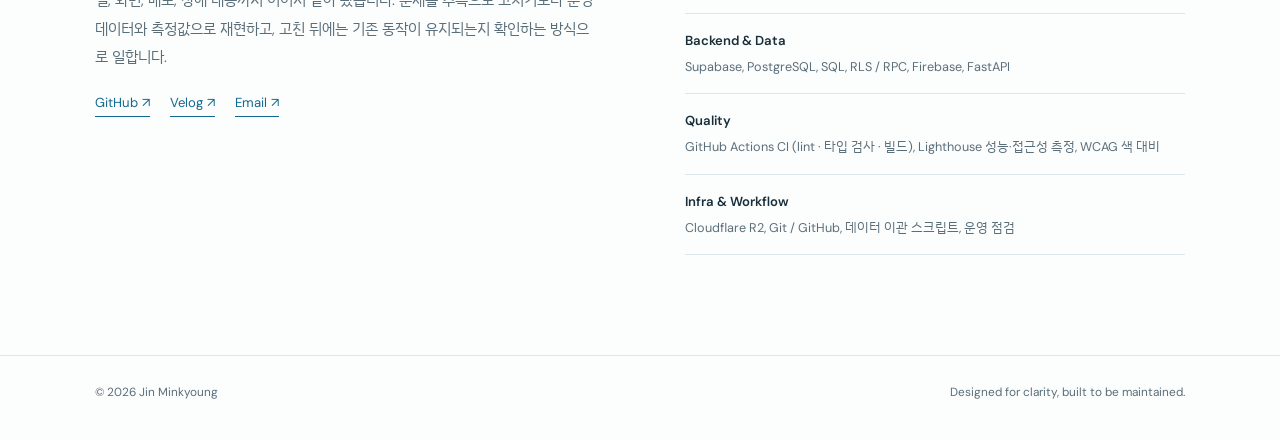
==== commit a18fdf36: "Align migration journal headings, publication dates and metadata with original writing template" ====
--- a/index.html
+++ b/index.html
@@ -128,7 +128,7 @@
           <p>혼자 만든 앱을 실제로 운영하면서 바뀐 생각, 설계를 다시 고민했던 과정, 사용자에게서 배운 것들을 기록합니다.</p>
         </div>
         <div class="note-side">
-          <span class="mini-label">LATEST NOTE · 2026.11</span>
+          <span class="mini-label">LATEST NOTE · 2026.11.04</span>
           <a href="journal-data-migration.html">운영 중인 데이터를 이관하고 검증한 과정 ↗</a>
           <small>Firestore → PostgreSQL / 운영 데이터 검증</small>
           <a class="inline-link note-more" href="writing.html">글 목록 보기 →</a>
